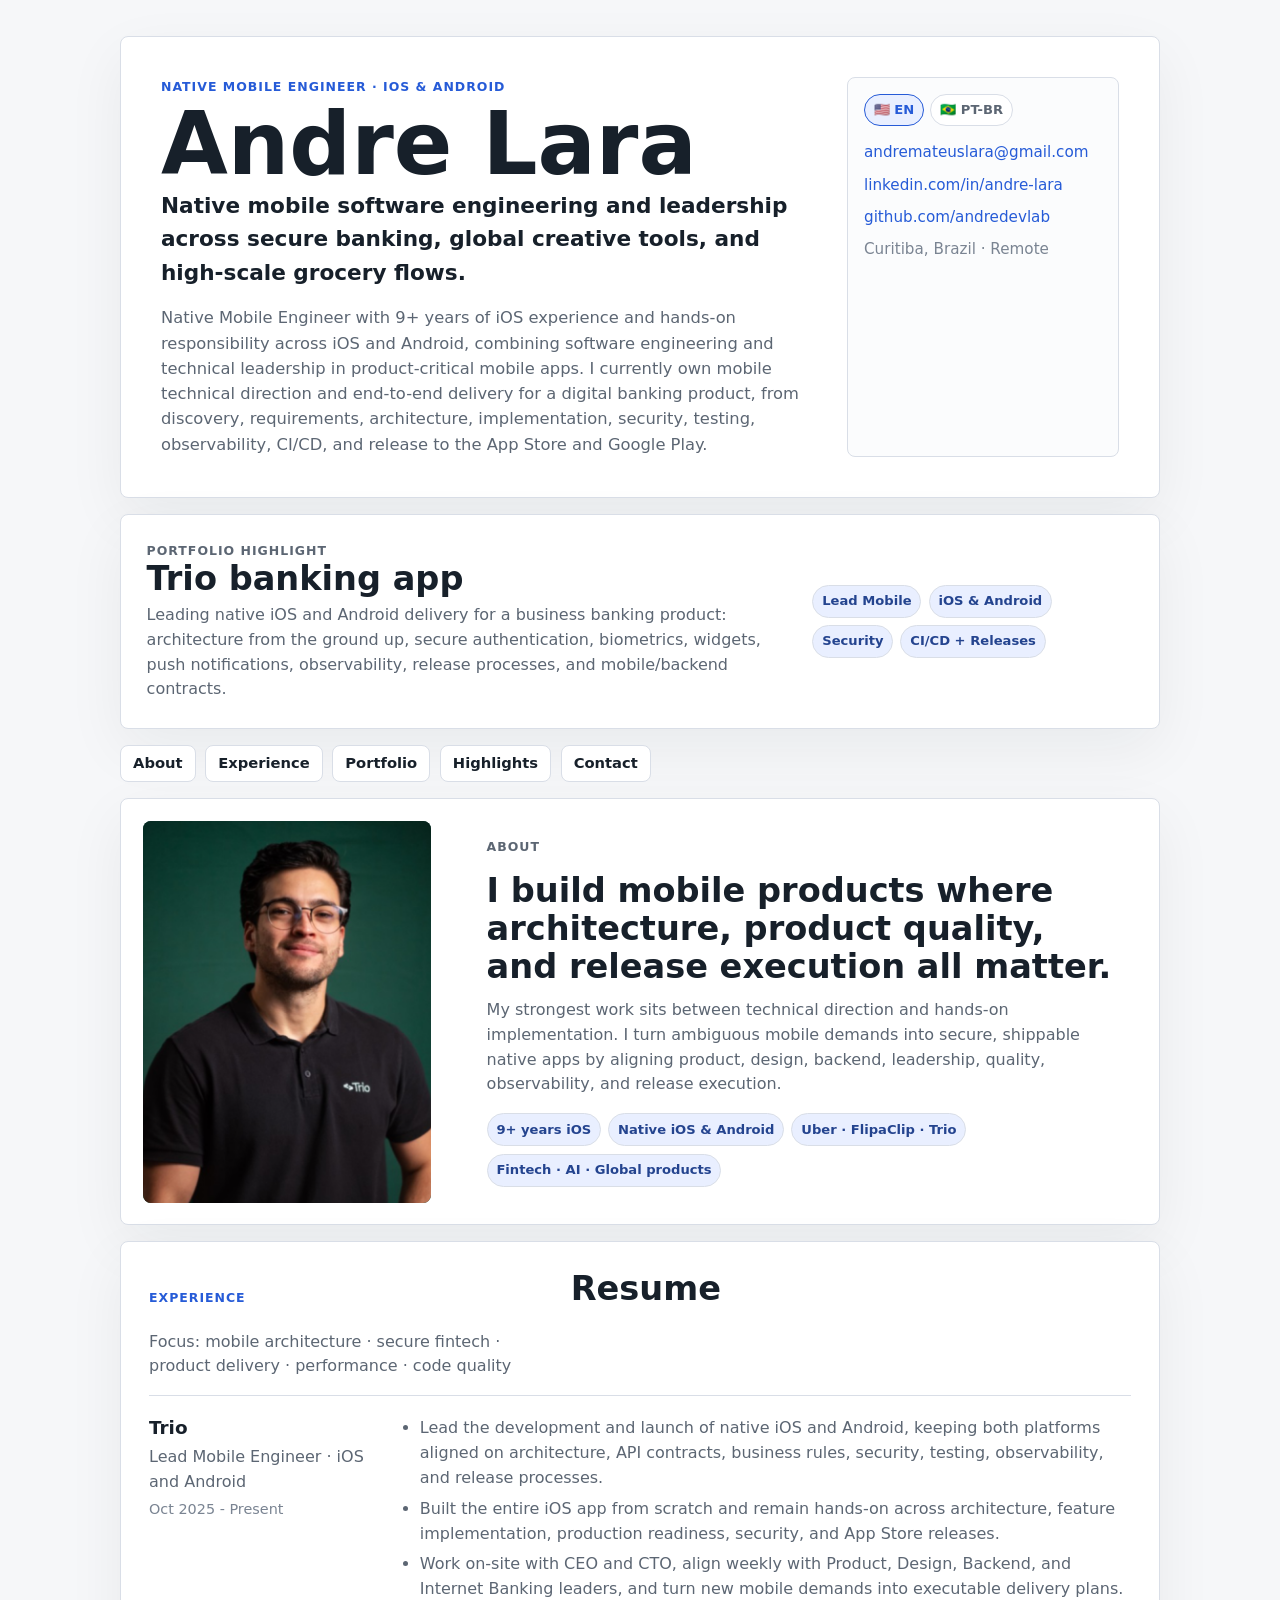
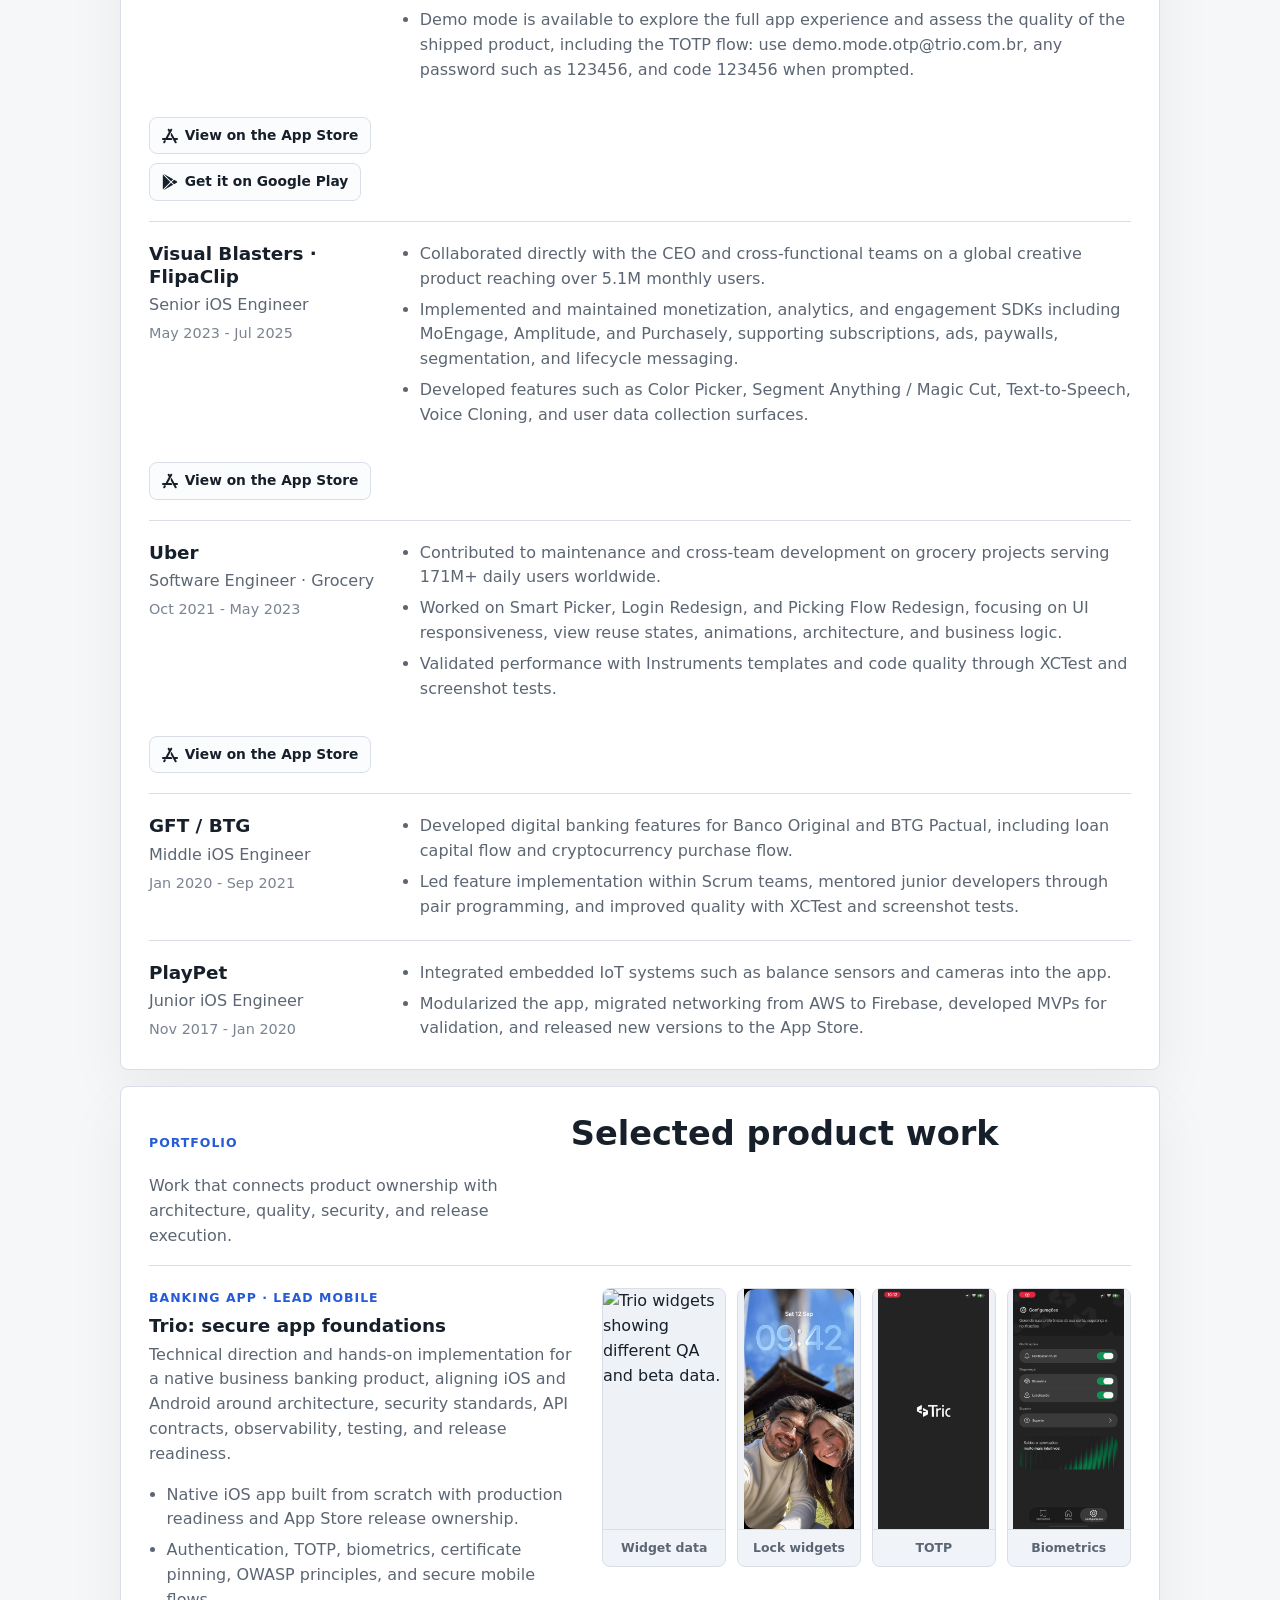
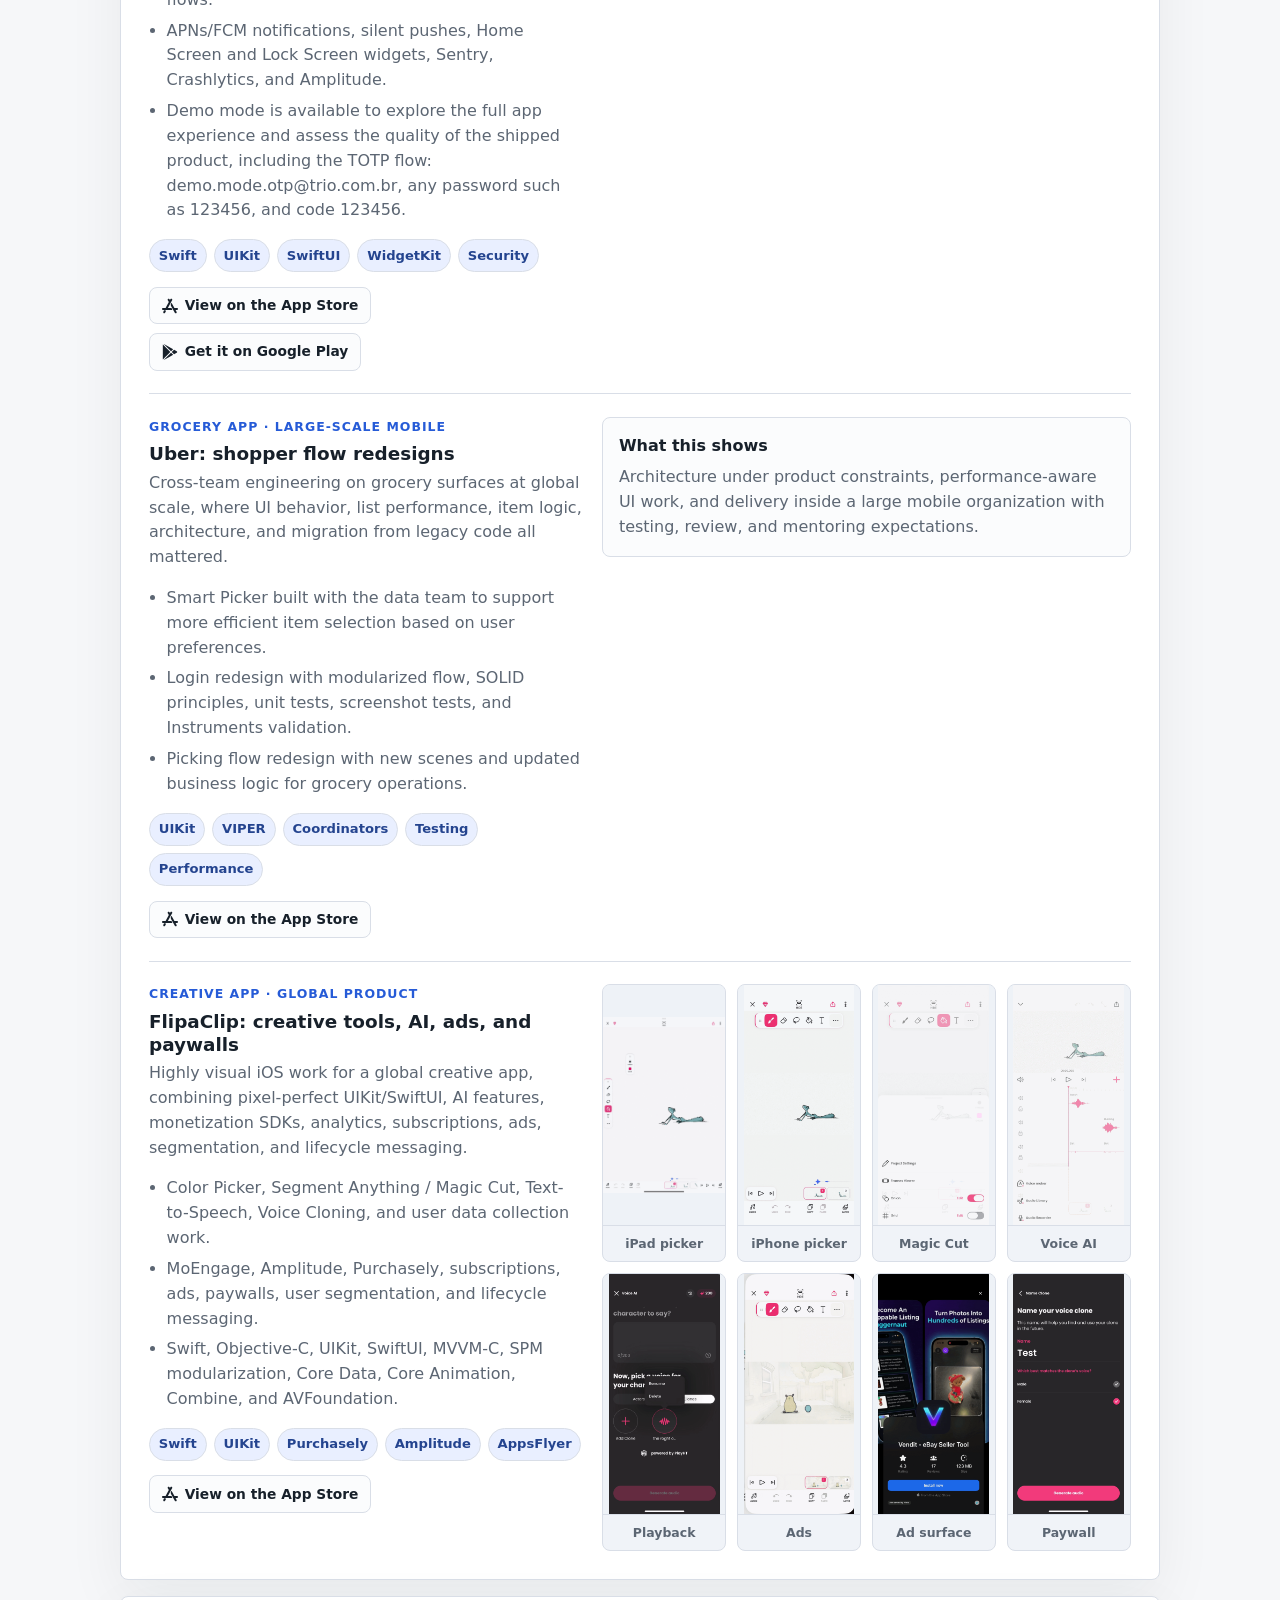
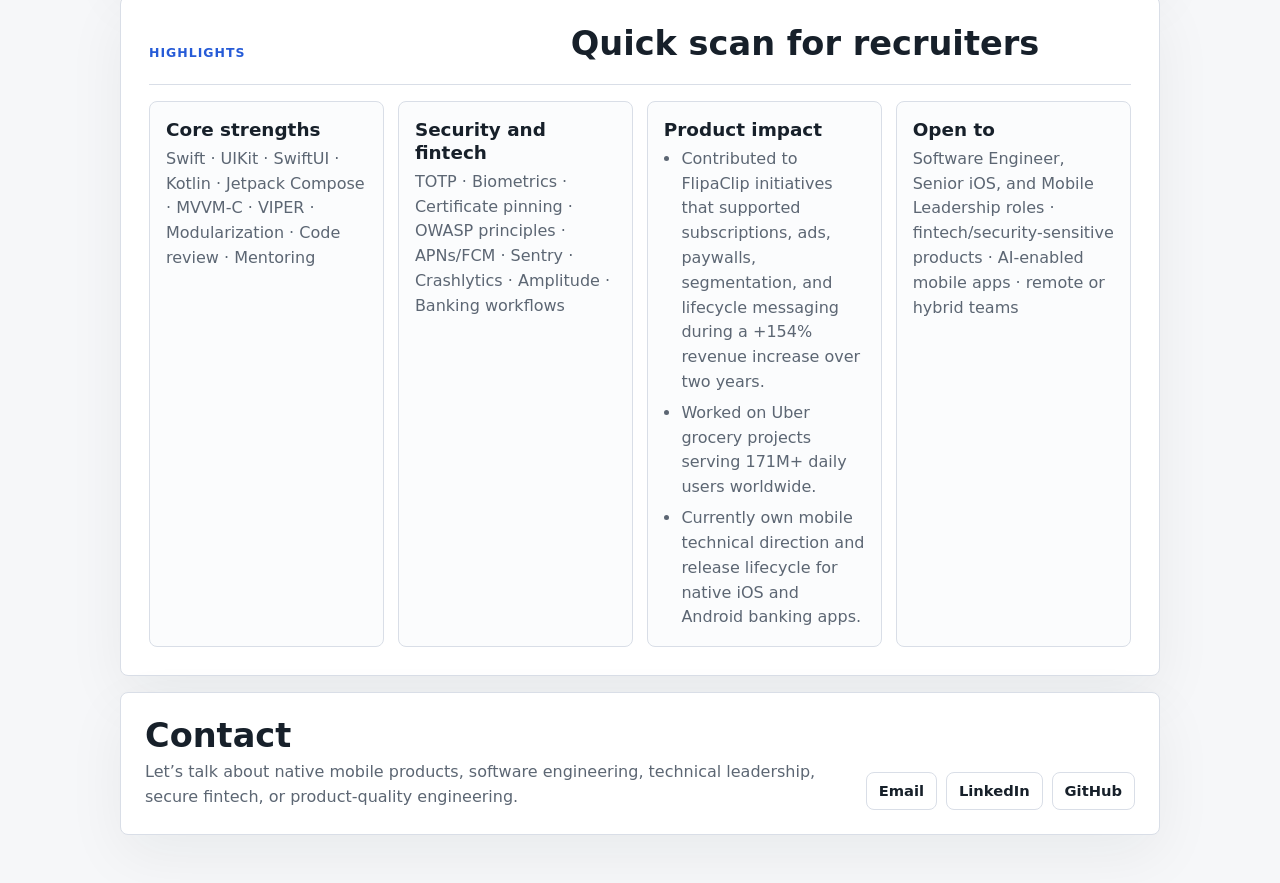
==== index.html @ 93f7deb7 "first portfolio version" ====
<!doctype html>
<html lang="en">
  <head>
    <meta charset="utf-8">
    <meta name="viewport" content="width=device-width, initial-scale=1">
    <title>Andre Lara - Native Mobile Engineer</title>
    <meta name="description" content="Native Mobile Engineer resume and portfolio for iOS and Android software engineering, technical leadership, mobile architecture, secure fintech flows, global apps, AI features, observability, and product-quality engineering.">
    <link rel="stylesheet" href="styles.css">
  </head>
  <body>
    <main class="page-shell" id="top">
      <header class="resume-header">
        <div>
          <p class="kicker">Native Mobile Engineer · iOS & Android</p>
          <h1>Andre Lara</h1>
          <p class="headline">Native mobile software engineering and leadership across secure banking, global creative tools, and high-scale grocery flows.</p>
          <p class="summary">
            Native Mobile Engineer with 9+ years of iOS experience and hands-on responsibility across
            iOS and Android, combining software engineering and technical leadership in product-critical
            mobile apps. I currently own mobile technical direction and end-to-end delivery for a digital
            banking product, from discovery, requirements, architecture, implementation, security, testing,
            observability, CI/CD, and release to the App Store and Google Play.
          </p>
        </div>
        <aside class="contact-card" aria-label="Contact information">
          <div class="language-switch" aria-label="Language selector">
            <a class="active" href="index.html" lang="en" aria-label="English version">🇺🇸 EN</a>
            <a href="pt-br.html" lang="pt-BR" aria-label="Versão em português">🇧🇷 PT-BR</a>
          </div>
          <a href="mailto:andremateuslara@gmail.com">andremateuslara@gmail.com</a>
          <a href="https://www.linkedin.com/in/andre-lara">linkedin.com/in/andre-lara</a>
          <a href="https://github.com/andredevlab">github.com/andredevlab</a>
          <span>Curitiba, Brazil · Remote</span>
        </aside>
      </header>

      <section class="portfolio-highlight" aria-labelledby="portfolio-highlight-title">
        <div>
          <p class="section-label">Portfolio highlight</p>
          <h2 id="portfolio-highlight-title">Trio banking app</h2>
          <p>
            Leading native iOS and Android delivery for a business banking product: architecture from the
            ground up, secure authentication, biometrics, widgets, push notifications, observability,
            release processes, and mobile/backend contracts.
          </p>
        </div>
        <div class="highlight-facts" aria-label="Trio highlight facts">
          <span>Lead Mobile</span>
          <span>iOS & Android</span>
          <span>Security</span>
          <span>CI/CD + Releases</span>
        </div>
      </section>

      <nav class="quick-nav" aria-label="Page sections">
        <a href="#about">About</a>
        <a href="#experience">Experience</a>
        <a href="#portfolio">Portfolio</a>
        <a href="#highlights">Highlights</a>
        <a href="#contact">Contact</a>
      </nav>

      <section class="profile-section" id="about" aria-labelledby="about-title">
        <figure class="portrait-frame">
          <img src="assets/media/andre-lara-portrait.png" alt="Portrait of Andre Lara.">
        </figure>
        <div class="profile-copy">
          <p class="section-label">About</p>
          <h2 id="about-title">I build mobile products where architecture, product quality, and release execution all matter.</h2>
          <p>
            My strongest work sits between technical direction and hands-on implementation. I turn ambiguous
            mobile demands into secure, shippable native apps by aligning product, design, backend, leadership,
            quality, observability, and release execution.
          </p>
          <div class="profile-facts" aria-label="Professional summary facts">
            <span>9+ years iOS</span>
            <span>Native iOS & Android</span>
            <span>Uber · FlipaClip · Trio</span>
            <span>Fintech · AI · Global products</span>
          </div>
        </div>
      </section>

      <section class="section" id="experience">
        <div class="section-heading">
          <p class="section-label">Experience</p>
          <h2>Resume</h2>
          <p>Focus: mobile architecture · secure fintech · product delivery · performance · code quality</p>
        </div>

        <div class="experience-list">
          <article class="experience-item">
            <div class="experience-meta">
              <h3>Trio</h3>
              <p>Lead Mobile Engineer · iOS and Android</p>
              <span>Oct 2025 - Present</span>
            </div>
            <ul>
              <li>Lead the development and launch of native iOS and Android, keeping both platforms aligned on architecture, API contracts, business rules, security, testing, observability, and release processes.</li>
              <li>Built the entire iOS app from scratch and remain hands-on across architecture, feature implementation, production readiness, security, and App Store releases.</li>
              <li>Work on-site with CEO and CTO, align weekly with Product, Design, Backend, and Internet Banking leaders, and turn new mobile demands into executable delivery plans.</li>
              <li>Demo mode is available to explore the full app experience and assess the quality of the shipped product, including the TOTP flow: use demo.mode.otp@trio.com.br, any password such as 123456, and code 123456 when prompted.</li>
            </ul>
            <div class="store-links" aria-label="Trio store links">
              <a href="https://apps.apple.com/br/app/trio-conta-para-empresas/id6755193964?l=en-GB"><span class="store-icon store-icon-appstore" aria-hidden="true"></span>View on the App Store</a>
              <a href="https://play.google.com/store/apps/details?id=br.com.trio.android"><span class="store-icon store-icon-play" aria-hidden="true"></span>Get it on Google Play</a>
            </div>
          </article>

          <article class="experience-item">
            <div class="experience-meta">
              <h3>Visual Blasters · FlipaClip</h3>
              <p>Senior iOS Engineer</p>
              <span>May 2023 - Jul 2025</span>
            </div>
            <ul>
              <li>Collaborated directly with the CEO and cross-functional teams on a global creative product reaching over 5.1M monthly users.</li>
              <li>Implemented and maintained monetization, analytics, and engagement SDKs including MoEngage, Amplitude, and Purchasely, supporting subscriptions, ads, paywalls, segmentation, and lifecycle messaging.</li>
              <li>Developed features such as Color Picker, Segment Anything / Magic Cut, Text-to-Speech, Voice Cloning, and user data collection surfaces.</li>
            </ul>
            <div class="store-links" aria-label="FlipaClip store links">
              <a href="https://apps.apple.com/br/app/flipaclip-2d-animation-maker/id1101848914?l=en-GB"><span class="store-icon store-icon-appstore" aria-hidden="true"></span>View on the App Store</a>
            </div>
          </article>

          <article class="experience-item">
            <div class="experience-meta">
              <h3>Uber</h3>
              <p>Software Engineer · Grocery</p>
              <span>Oct 2021 - May 2023</span>
            </div>
            <ul>
              <li>Contributed to maintenance and cross-team development on grocery projects serving 171M+ daily users worldwide.</li>
              <li>Worked on Smart Picker, Login Redesign, and Picking Flow Redesign, focusing on UI responsiveness, view reuse states, animations, architecture, and business logic.</li>
              <li>Validated performance with Instruments templates and code quality through XCTest and screenshot tests.</li>
            </ul>
            <div class="store-links" aria-label="Uber store links">
              <a href="https://apps.apple.com/br/app/uber-rides-eats-and-more/id368677368?l=en-GB"><span class="store-icon store-icon-appstore" aria-hidden="true"></span>View on the App Store</a>
            </div>
          </article>

          <article class="experience-item">
            <div class="experience-meta">
              <h3>GFT / BTG</h3>
              <p>Middle iOS Engineer</p>
              <span>Jan 2020 - Sep 2021</span>
            </div>
            <ul>
              <li>Developed digital banking features for Banco Original and BTG Pactual, including loan capital flow and cryptocurrency purchase flow.</li>
              <li>Led feature implementation within Scrum teams, mentored junior developers through pair programming, and improved quality with XCTest and screenshot tests.</li>
            </ul>
          </article>

          <article class="experience-item">
            <div class="experience-meta">
              <h3>PlayPet</h3>
              <p>Junior iOS Engineer</p>
              <span>Nov 2017 - Jan 2020</span>
            </div>
            <ul>
              <li>Integrated embedded IoT systems such as balance sensors and cameras into the app.</li>
              <li>Modularized the app, migrated networking from AWS to Firebase, developed MVPs for validation, and released new versions to the App Store.</li>
            </ul>
          </article>
        </div>
      </section>

      <section class="section" id="portfolio">
        <div class="section-heading">
          <p class="section-label">Portfolio</p>
          <h2>Selected product work</h2>
          <p>Work that connects product ownership with architecture, quality, security, and release execution.</p>
        </div>

        <div class="portfolio-list">
          <article class="portfolio-item">
            <div class="portfolio-copy">
              <p class="project-type">Banking app · Lead Mobile</p>
              <h3>Trio: secure app foundations</h3>
              <p>
                Technical direction and hands-on implementation for a native business banking product,
                aligning iOS and Android around architecture, security standards, API contracts,
                observability, testing, and release readiness.
              </p>
              <ul class="compact-list">
                <li>Native iOS app built from scratch with production readiness and App Store release ownership.</li>
                <li>Authentication, TOTP, biometrics, certificate pinning, OWASP principles, and secure mobile flows.</li>
                <li>APNs/FCM notifications, silent pushes, Home Screen and Lock Screen widgets, Sentry, Crashlytics, and Amplitude.</li>
                <li>Demo mode is available to explore the full app experience and assess the quality of the shipped product, including the TOTP flow: demo.mode.otp@trio.com.br, any password such as 123456, and code 123456.</li>
              </ul>
              <div class="tag-row">
                <span>Swift</span>
                <span>UIKit</span>
                <span>SwiftUI</span>
                <span>WidgetKit</span>
                <span>Security</span>
              </div>
              <div class="store-links" aria-label="Trio store links">
                <a href="https://apps.apple.com/br/app/trio-conta-para-empresas/id6755193964?l=en-GB"><span class="store-icon store-icon-appstore" aria-hidden="true"></span>View on the App Store</a>
                <a href="https://play.google.com/store/apps/details?id=br.com.trio.android"><span class="store-icon store-icon-play" aria-hidden="true"></span>Get it on Google Play</a>
              </div>
            </div>
            <div class="media-strip">
              <figure>
                <img src="assets/media/trio-widget-databases.gif" alt="Trio widgets showing different QA and beta data.">
                <figcaption>Widget data</figcaption>
              </figure>
              <figure>
                <img src="assets/media/trio-lock-widgets.gif" alt="Trio lock screen and home screen widgets for pending approvals.">
                <figcaption>Lock widgets</figcaption>
              </figure>
              <figure>
                <img src="assets/media/trio-totp-login.gif" alt="Trio email, password, and TOTP authentication flow.">
                <figcaption>TOTP</figcaption>
              </figure>
              <figure>
                <img src="assets/media/trio-biometrics.gif" alt="Trio biometric authentication with Secure Enclave.">
                <figcaption>Biometrics</figcaption>
              </figure>
            </div>
          </article>

          <article class="portfolio-item">
            <div class="portfolio-copy">
              <p class="project-type">Grocery app · Large-scale mobile</p>
              <h3>Uber: shopper flow redesigns</h3>
              <p>
                Cross-team engineering on grocery surfaces at global scale, where UI behavior, list performance,
                item logic, architecture, and migration from legacy code all mattered.
              </p>
              <ul class="compact-list">
                <li>Smart Picker built with the data team to support more efficient item selection based on user preferences.</li>
                <li>Login redesign with modularized flow, SOLID principles, unit tests, screenshot tests, and Instruments validation.</li>
                <li>Picking flow redesign with new scenes and updated business logic for grocery operations.</li>
              </ul>
              <div class="tag-row">
                <span>UIKit</span>
                <span>VIPER</span>
                <span>Coordinators</span>
                <span>Testing</span>
                <span>Performance</span>
              </div>
              <div class="store-links" aria-label="Uber store links">
                <a href="https://apps.apple.com/br/app/uber-rides-eats-and-more/id368677368?l=en-GB"><span class="store-icon store-icon-appstore" aria-hidden="true"></span>View on the App Store</a>
              </div>
            </div>
            <aside class="proof-card">
              <h4>What this shows</h4>
              <p>Architecture under product constraints, performance-aware UI work, and delivery inside a large mobile organization with testing, review, and mentoring expectations.</p>
            </aside>
          </article>

          <article class="portfolio-item">
            <div class="portfolio-copy">
              <p class="project-type">Creative app · Global product</p>
              <h3>FlipaClip: creative tools, AI, ads, and paywalls</h3>
              <p>
                Highly visual iOS work for a global creative app, combining pixel-perfect UIKit/SwiftUI,
                AI features, monetization SDKs, analytics, subscriptions, ads, segmentation, and lifecycle messaging.
              </p>
              <ul class="compact-list">
                <li>Color Picker, Segment Anything / Magic Cut, Text-to-Speech, Voice Cloning, and user data collection work.</li>
                <li>MoEngage, Amplitude, Purchasely, subscriptions, ads, paywalls, user segmentation, and lifecycle messaging.</li>
                <li>Swift, Objective-C, UIKit, SwiftUI, MVVM-C, SPM modularization, Core Data, Core Animation, Combine, and AVFoundation.</li>
              </ul>
              <div class="tag-row">
                <span>Swift</span>
                <span>UIKit</span>
                <span>Purchasely</span>
                <span>Amplitude</span>
                <span>AppsFlyer</span>
              </div>
              <div class="store-links" aria-label="FlipaClip store links">
                <a href="https://apps.apple.com/br/app/flipaclip-2d-animation-maker/id1101848914?l=en-GB"><span class="store-icon store-icon-appstore" aria-hidden="true"></span>View on the App Store</a>
              </div>
            </div>
            <div class="media-strip">
              <figure>
                <img src="assets/media/flipaclip-color-picker-ipad.gif" alt="FlipaClip color picker on iPad.">
                <figcaption>iPad picker</figcaption>
              </figure>
              <figure>
                <img src="assets/media/flipaclip-color-picker-iphone.gif" alt="FlipaClip color picker on iPhone.">
                <figcaption>iPhone picker</figcaption>
              </figure>
              <figure>
                <img src="assets/media/flipaclip-magic-cut.gif" alt="FlipaClip Magic Cut AI image segmentation.">
                <figcaption>Magic Cut</figcaption>
              </figure>
              <figure>
                <img src="assets/media/flipaclip-voice-cloning-1.gif" alt="FlipaClip voice cloning interface.">
                <figcaption>Voice AI</figcaption>
              </figure>
              <figure>
                <img src="assets/media/flipaclip-voice-cloning-2.gif" alt="FlipaClip voice cloning playback details.">
                <figcaption>Playback</figcaption>
              </figure>
              <figure>
                <img src="assets/media/flipaclip-rewarded-ads-1.gif" alt="FlipaClip rewarded ads flow.">
                <figcaption>Ads</figcaption>
              </figure>
              <figure>
                <img src="assets/media/flipaclip-rewarded-ads-2.gif" alt="FlipaClip ad integration.">
                <figcaption>Ad surface</figcaption>
              </figure>
              <figure>
                <img src="assets/media/flipaclip-paywall.gif" alt="FlipaClip Purchasely paywall.">
                <figcaption>Paywall</figcaption>
              </figure>
            </div>
          </article>
        </div>
      </section>

      <section class="section" id="highlights">
        <div class="section-heading">
          <p class="section-label">Highlights</p>
          <h2>Quick scan for recruiters</h2>
        </div>

        <div class="highlights-grid">
          <article>
            <h3>Core strengths</h3>
            <p>Swift · UIKit · SwiftUI · Kotlin · Jetpack Compose · MVVM-C · VIPER · Modularization · Code review · Mentoring</p>
          </article>
          <article>
            <h3>Security and fintech</h3>
            <p>TOTP · Biometrics · Certificate pinning · OWASP principles · APNs/FCM · Sentry · Crashlytics · Amplitude · Banking workflows</p>
          </article>
          <article>
            <h3>Product impact</h3>
            <ul>
              <li>Contributed to FlipaClip initiatives that supported subscriptions, ads, paywalls, segmentation, and lifecycle messaging during a +154% revenue increase over two years.</li>
              <li>Worked on Uber grocery projects serving 171M+ daily users worldwide.</li>
              <li>Currently own mobile technical direction and release lifecycle for native iOS and Android banking apps.</li>
            </ul>
          </article>
          <article>
            <h3>Open to</h3>
            <p>Software Engineer, Senior iOS, and Mobile Leadership roles · fintech/security-sensitive products · AI-enabled mobile apps · remote or hybrid teams</p>
          </article>
        </div>
      </section>

      <footer class="footer" id="contact">
        <div>
          <h2>Contact</h2>
          <p>Let’s talk about native mobile products, software engineering, technical leadership, secure fintech, or product-quality engineering.</p>
        </div>
        <div class="footer-links">
          <a href="mailto:andremateuslara@gmail.com">Email</a>
          <a href="https://www.linkedin.com/in/andre-lara">LinkedIn</a>
          <a href="https://github.com/andredevlab">GitHub</a>
        </div>
      </footer>
    </main>
  </body>
</html>
---- styles.css ----
:root {
  color-scheme: light;
  --bg: #f6f7f9;
  --paper: #ffffff;
  --paper-soft: #fbfcfd;
  --ink: #17202a;
  --muted: #5c6673;
  --subtle: #7a8492;
  --line: #d9dee7;
  --accent: #265bd7;
  --accent-soft: #e9efff;
  --max: 1040px;
}

* {
  box-sizing: border-box;
}

html {
  scroll-behavior: smooth;
}

body {
  margin: 0;
  background: var(--bg);
  color: var(--ink);
  font-family: Inter, ui-sans-serif, system-ui, -apple-system, BlinkMacSystemFont, "Segoe UI", sans-serif;
  font-size: 16px;
  line-height: 1.55;
}

a {
  color: var(--accent);
  text-decoration: none;
}

a:hover {
  text-decoration: underline;
}

img {
  display: block;
  max-width: 100%;
}

.page-shell {
  width: min(var(--max), calc(100% - 2rem));
  margin: 0 auto;
  padding: 2.25rem 0 3rem;
}

.resume-header,
.portfolio-highlight,
.profile-section,
.section,
.footer {
  border: 1px solid var(--line);
  border-radius: 8px;
  background: var(--paper);
  box-shadow: 0 20px 60px rgba(23, 32, 42, 0.06);
}

.resume-header {
  display: grid;
  grid-template-columns: minmax(0, 1fr) minmax(17rem, 0.35fr);
  gap: 2rem;
  padding: clamp(1.5rem, 4vw, 2.5rem);
}

.kicker,
.section-label,
.project-type {
  margin: 0 0 0.4rem;
  color: var(--accent);
  font-size: 0.78rem;
  font-weight: 800;
  letter-spacing: 0.08em;
  text-transform: uppercase;
}

h1,
h2,
h3,
h4,
p {
  margin-top: 0;
}

h1 {
  margin-bottom: 0.25rem;
  color: var(--ink);
  font-size: clamp(2.7rem, 8vw, 5.4rem);
  line-height: 0.95;
  letter-spacing: 0;
}

h2 {
  margin-bottom: 0.35rem;
  font-size: clamp(1.55rem, 3vw, 2.1rem);
  line-height: 1.12;
  letter-spacing: 0;
}

h3 {
  margin-bottom: 0.35rem;
  font-size: 1.15rem;
  line-height: 1.25;
}

h4 {
  margin-bottom: 0.45rem;
  font-size: 1rem;
}

.headline {
  margin-bottom: 1rem;
  color: var(--ink);
  font-size: clamp(1.1rem, 2vw, 1.35rem);
  font-weight: 700;
}

.summary {
  max-width: 54rem;
  margin-bottom: 0;
  color: var(--muted);
  font-size: 1.02rem;
}

.contact-card {
  display: grid;
  align-content: start;
  gap: 0.55rem;
  padding: 1rem;
  border: 1px solid var(--line);
  border-radius: 8px;
  background: var(--paper-soft);
  color: var(--muted);
  font-size: 0.95rem;
}

.contact-card span {
  color: var(--subtle);
}

.language-switch {
  display: flex;
  flex-wrap: wrap;
  gap: 0.4rem;
  margin-bottom: 0.4rem;
}

.language-switch a {
  display: inline-flex;
  align-items: center;
  min-height: 2rem;
  padding: 0 0.55rem;
  border: 1px solid var(--line);
  border-radius: 999px;
  background: var(--paper);
  color: var(--muted);
  font-size: 0.82rem;
  font-weight: 800;
}

.language-switch a:hover,
.language-switch a.active {
  border-color: var(--accent);
  background: var(--accent-soft);
  color: var(--accent);
  text-decoration: none;
}

.quick-nav {
  display: flex;
  flex-wrap: wrap;
  gap: 0.6rem;
  margin: 1rem 0;
}

.quick-nav a,
.footer-links a,
.store-links a {
  display: inline-flex;
  min-height: 2.35rem;
  align-items: center;
  padding: 0 0.75rem;
  border: 1px solid var(--line);
  border-radius: 8px;
  background: var(--paper);
  color: var(--ink);
  font-size: 0.92rem;
  font-weight: 700;
}

.quick-nav a:hover,
.footer-links a:hover,
.store-links a:hover {
  border-color: var(--accent);
  color: var(--accent);
  text-decoration: none;
}

.portfolio-highlight {
  display: grid;
  grid-template-columns: minmax(0, 1fr) minmax(16rem, 0.5fr);
  gap: 1.5rem;
  align-items: center;
  margin-top: 1rem;
  padding: clamp(1.2rem, 3vw, 1.6rem);
}

.portfolio-highlight p {
  margin-bottom: 0;
  color: var(--muted);
}

.highlight-facts,
.tag-row {
  display: flex;
  flex-wrap: wrap;
  gap: 0.45rem;
}

.highlight-facts span,
.tag-row span,
.profile-facts span {
  padding: 0.34rem 0.55rem;
  border: 1px solid var(--line);
  border-radius: 999px;
  background: var(--accent-soft);
  color: #24448f;
  font-size: 0.82rem;
  font-weight: 750;
}

.profile-section {
  display: grid;
  grid-template-columns: minmax(18rem, 0.42fr) minmax(0, 1fr);
  gap: clamp(1.25rem, 4vw, 2.5rem);
  align-items: stretch;
  margin-top: 1rem;
  padding: clamp(1rem, 3vw, 1.35rem);
}

.portrait-frame {
  min-height: 21rem;
  margin: 0;
  overflow: hidden;
  border-radius: 8px;
  background: #073f32;
}

.portrait-frame img {
  width: 100%;
  height: 100%;
  object-fit: cover;
  object-position: center 28%;
}

.profile-copy {
  display: grid;
  align-content: center;
  padding: clamp(0.3rem, 2vw, 1rem);
}

.profile-copy h2 {
  max-width: 42rem;
  margin-bottom: 0.8rem;
}

.profile-copy p {
  max-width: 45rem;
  margin-bottom: 1rem;
  color: var(--muted);
}

.profile-facts {
  display: flex;
  flex-wrap: wrap;
  gap: 0.45rem;
}

.section {
  margin-top: 1rem;
  padding: clamp(1.25rem, 3vw, 1.75rem);
}

.section-heading {
  display: grid;
  grid-template-columns: minmax(0, 0.42fr) minmax(0, 0.58fr);
  gap: 1rem;
  align-items: end;
  padding-bottom: 1rem;
  border-bottom: 1px solid var(--line);
}

.section-heading p:last-child {
  margin-bottom: 0;
  color: var(--muted);
}

.experience-list,
.portfolio-list {
  display: grid;
}

.experience-item {
  display: grid;
  grid-template-columns: minmax(12rem, 0.32fr) minmax(0, 1fr);
  gap: 1.25rem;
  padding: 1.25rem 0;
  border-bottom: 1px solid var(--line);
}

.experience-item:last-child,
.portfolio-item:last-child {
  border-bottom: 0;
  padding-bottom: 0;
}

.experience-meta p,
.experience-meta span {
  display: block;
  margin: 0;
  color: var(--muted);
}

.experience-meta span {
  margin-top: 0.25rem;
  color: var(--subtle);
  font-size: 0.9rem;
}

ul {
  margin: 0;
  padding-left: 1.1rem;
}

li + li {
  margin-top: 0.38rem;
}

.experience-item li,
.compact-list li,
.highlights-grid li {
  color: var(--muted);
}

.portfolio-item {
  display: grid;
  grid-template-columns: minmax(0, 0.45fr) minmax(0, 0.55fr);
  gap: 1.25rem;
  padding: 1.4rem 0;
  border-bottom: 1px solid var(--line);
}

.portfolio-copy p:not(.project-type) {
  color: var(--muted);
}

.compact-list {
  margin: 0.9rem 0 1rem;
}

.store-links {
  display: flex;
  flex-wrap: wrap;
  gap: 0.55rem;
  margin-top: 0.9rem;
}

.store-links a {
  gap: 0.42rem;
  background: var(--paper-soft);
  font-size: 0.86rem;
}

.store-icon {
  position: relative;
  display: inline-block;
  flex: 0 0 auto;
  width: 1rem;
  height: 1rem;
  color: currentColor;
}

.store-icon-appstore::before {
  content: "";
  position: absolute;
  inset: 0;
  background: currentColor;
  -webkit-mask-image: url("data:image/svg+xml,%3Csvg xmlns='http://www.w3.org/2000/svg' viewBox='0 0 24 24' width='24' height='24'%3E%3Cpath fill='black' d='m8.809 14.92l6.11-11.037c.084-.152.168-.302.244-.459c.069-.142.127-.285.165-.44c.08-.326.058-.666-.066-.977a1.5 1.5 0 0 0-.62-.735a1.42 1.42 0 0 0-.922-.193c-.32.043-.613.194-.844.43c-.11.11-.2.235-.283.368c-.092.146-.175.298-.259.45l-.386.697l-.387-.698c-.084-.151-.167-.303-.259-.449a2.2 2.2 0 0 0-.283-.369a1.45 1.45 0 0 0-.844-.429a1.42 1.42 0 0 0-.921.193a1.5 1.5 0 0 0-.62.735a1.6 1.6 0 0 0-.066.977c.038.155.096.298.164.44c.076.157.16.307.244.459l1.248 2.254l-4.862 8.782H2.03c-.168 0-.336 0-.503.01c-.152.009-.3.028-.448.071c-.31.09-.582.28-.778.548A1.58 1.58 0 0 0 .3 17.404c.197.268.468.457.779.548c.148.043.296.062.448.071c.167.01.335.01.503.01h13.097a2 2 0 0 0 .1-.27c.415-1.416-.616-2.844-2.035-2.844zm-5.696 3.622l-.792 1.5c-.082.156-.165.31-.239.471a2.4 2.4 0 0 0-.16.452a1.7 1.7 0 0 0 .064 1.003c.121.318.334.583.607.755s.589.242.901.197c.314-.044.6-.198.826-.44c.108-.115.196-.242.278-.378c.09-.15.171-.306.253-.462L6 19.464c-.09-.15-.947-1.47-2.887-.922m20.586-3.006a1.47 1.47 0 0 0-.779-.54a2 2 0 0 0-.448-.071c-.168-.01-.335-.01-.503-.01h-3.321L14.258 7.1a4.06 4.06 0 0 0-1.076 2.198a4.64 4.64 0 0 0 .546 3l5.274 9.393c.084.15.167.3.259.444c.084.13.174.253.283.364c.231.232.524.38.845.423s.643-.024.922-.19a1.5 1.5 0 0 0 .621-.726c.125-.307.146-.642.066-.964a2.2 2.2 0 0 0-.165-.434c-.075-.155-.16-.303-.244-.453l-1.216-2.166h1.596c.168 0 .335 0 .503-.009c.152-.009.3-.028.448-.07a1.47 1.47 0 0 0 .78-.541a1.54 1.54 0 0 0 .3-.916a1.54 1.54 0 0 0-.3-.916'/%3E%3C/svg%3E");
  mask-image: url("data:image/svg+xml,%3Csvg xmlns='http://www.w3.org/2000/svg' viewBox='0 0 24 24' width='24' height='24'%3E%3Cpath fill='black' d='m8.809 14.92l6.11-11.037c.084-.152.168-.302.244-.459c.069-.142.127-.285.165-.44c.08-.326.058-.666-.066-.977a1.5 1.5 0 0 0-.62-.735a1.42 1.42 0 0 0-.922-.193c-.32.043-.613.194-.844.43c-.11.11-.2.235-.283.368c-.092.146-.175.298-.259.45l-.386.697l-.387-.698c-.084-.151-.167-.303-.259-.449a2.2 2.2 0 0 0-.283-.369a1.45 1.45 0 0 0-.844-.429a1.42 1.42 0 0 0-.921.193a1.5 1.5 0 0 0-.62.735a1.6 1.6 0 0 0-.066.977c.038.155.096.298.164.44c.076.157.16.307.244.459l1.248 2.254l-4.862 8.782H2.03c-.168 0-.336 0-.503.01c-.152.009-.3.028-.448.071c-.31.09-.582.28-.778.548A1.58 1.58 0 0 0 .3 17.404c.197.268.468.457.779.548c.148.043.296.062.448.071c.167.01.335.01.503.01h13.097a2 2 0 0 0 .1-.27c.415-1.416-.616-2.844-2.035-2.844zm-5.696 3.622l-.792 1.5c-.082.156-.165.31-.239.471a2.4 2.4 0 0 0-.16.452a1.7 1.7 0 0 0 .064 1.003c.121.318.334.583.607.755s.589.242.901.197c.314-.044.6-.198.826-.44c.108-.115.196-.242.278-.378c.09-.15.171-.306.253-.462L6 19.464c-.09-.15-.947-1.47-2.887-.922m20.586-3.006a1.47 1.47 0 0 0-.779-.54a2 2 0 0 0-.448-.071c-.168-.01-.335-.01-.503-.01h-3.321L14.258 7.1a4.06 4.06 0 0 0-1.076 2.198a4.64 4.64 0 0 0 .546 3l5.274 9.393c.084.15.167.3.259.444c.084.13.174.253.283.364c.231.232.524.38.845.423s.643-.024.922-.19a1.5 1.5 0 0 0 .621-.726c.125-.307.146-.642.066-.964a2.2 2.2 0 0 0-.165-.434c-.075-.155-.16-.303-.244-.453l-1.216-2.166h1.596c.168 0 .335 0 .503-.009c.152-.009.3-.028.448-.07a1.47 1.47 0 0 0 .78-.541a1.54 1.54 0 0 0 .3-.916a1.54 1.54 0 0 0-.3-.916'/%3E%3C/svg%3E");
  -webkit-mask-repeat: no-repeat;
  mask-repeat: no-repeat;
  -webkit-mask-size: 100% 100%;
  mask-size: 100% 100%;
}

.store-icon-play {
  width: 1rem;
  background: currentColor;
  -webkit-mask-image: url("data:image/svg+xml,%3Csvg fill='black' role='img' viewBox='0 0 24 24' xmlns='http://www.w3.org/2000/svg'%3E%3Cpath d='M22.018 13.298l-3.919 2.218-3.515-3.493 3.543-3.521 3.891 2.202a1.49 1.49 0 0 1 0 2.594zM1.337.924a1.486 1.486 0 0 0-.112.568v21.017c0 .217.045.419.124.6l11.155-11.087L1.337.924zm12.207 10.065l3.258-3.238L3.45.195a1.466 1.466 0 0 0-.946-.179l11.04 10.973zm0 2.067l-11 10.933c.298.036.612-.016.906-.183l13.324-7.54-3.23-3.21z'/%3E%3C/svg%3E");
  mask-image: url("data:image/svg+xml,%3Csvg fill='black' role='img' viewBox='0 0 24 24' xmlns='http://www.w3.org/2000/svg'%3E%3Cpath d='M22.018 13.298l-3.919 2.218-3.515-3.493 3.543-3.521 3.891 2.202a1.49 1.49 0 0 1 0 2.594zM1.337.924a1.486 1.486 0 0 0-.112.568v21.017c0 .217.045.419.124.6l11.155-11.087L1.337.924zm12.207 10.065l3.258-3.238L3.45.195a1.466 1.466 0 0 0-.946-.179l11.04 10.973zm0 2.067l-11 10.933c.298.036.612-.016.906-.183l13.324-7.54-3.23-3.21z'/%3E%3C/svg%3E");
  -webkit-mask-repeat: no-repeat;
  mask-repeat: no-repeat;
  -webkit-mask-size: 100% 100%;
  mask-size: 100% 100%;
}

.media-strip {
  display: grid;
  grid-template-columns: repeat(4, minmax(0, 1fr));
  gap: 0.65rem;
  align-items: start;
}

.media-strip figure {
  overflow: hidden;
  margin: 0;
  border: 1px solid var(--line);
  border-radius: 8px;
  background: #f0f3f8;
}

.media-strip img {
  width: 100%;
  height: 15rem;
  object-fit: contain;
  background: #eef2f7;
}

.media-strip figcaption {
  padding: 0.5rem;
  border-top: 1px solid var(--line);
  color: var(--muted);
  font-size: 0.78rem;
  font-weight: 650;
  text-align: center;
}

.proof-card {
  align-self: start;
  padding: 1rem;
  border: 1px solid var(--line);
  border-radius: 8px;
  background: var(--paper-soft);
}

.proof-card p {
  margin-bottom: 0;
  color: var(--muted);
}

.highlights-grid {
  display: grid;
  grid-template-columns: repeat(4, minmax(0, 1fr));
  gap: 0.85rem;
  margin-top: 1rem;
}

.highlights-grid article {
  padding: 1rem;
  border: 1px solid var(--line);
  border-radius: 8px;
  background: var(--paper-soft);
}

.highlights-grid p {
  margin-bottom: 0;
  color: var(--muted);
}

.footer {
  display: grid;
  grid-template-columns: minmax(0, 1fr) auto;
  gap: 1rem;
  align-items: end;
  margin-top: 1rem;
  padding: 1.5rem;
}

.footer p {
  margin-bottom: 0;
  color: var(--muted);
}

.footer-links {
  display: flex;
  flex-wrap: wrap;
  gap: 0.55rem;
  justify-content: flex-end;
}

@media (max-width: 920px) {
  .resume-header,
  .portfolio-highlight,
  .profile-section,
  .section-heading,
  .experience-item,
  .portfolio-item,
  .footer {
    grid-template-columns: 1fr;
  }

  .portrait-frame {
    min-height: 24rem;
  }

  .media-strip,
  .highlights-grid {
    grid-template-columns: repeat(2, minmax(0, 1fr));
  }

  .footer-links {
    justify-content: flex-start;
  }
}

@media (max-width: 560px) {
  .page-shell {
    width: min(100% - 1rem, var(--max));
    padding-top: 0.5rem;
  }

  .resume-header,
  .portfolio-highlight,
  .profile-section,
  .section,
  .footer {
    padding: 1rem;
  }

  .portrait-frame {
    min-height: 19rem;
  }

  h1 {
    font-size: clamp(2.4rem, 16vw, 3.6rem);
  }

  .quick-nav {
    display: grid;
    grid-template-columns: repeat(2, minmax(0, 1fr));
  }

  .quick-nav a,
  .footer-links a {
    justify-content: center;
  }

  .media-strip,
  .highlights-grid {
    grid-template-columns: 1fr;
  }

  .media-strip img {
    height: 20rem;
  }
}

@media print {
  body {
    background: #fff;
  }

  .page-shell {
    width: 100%;
    padding: 0;
  }

  .resume-header,
  .portfolio-highlight,
  .profile-section,
  .section,
  .footer,
  .quick-nav a,
  .footer-links a {
    box-shadow: none;
  }

  .quick-nav,
  .media-strip {
    display: none;
  }
}
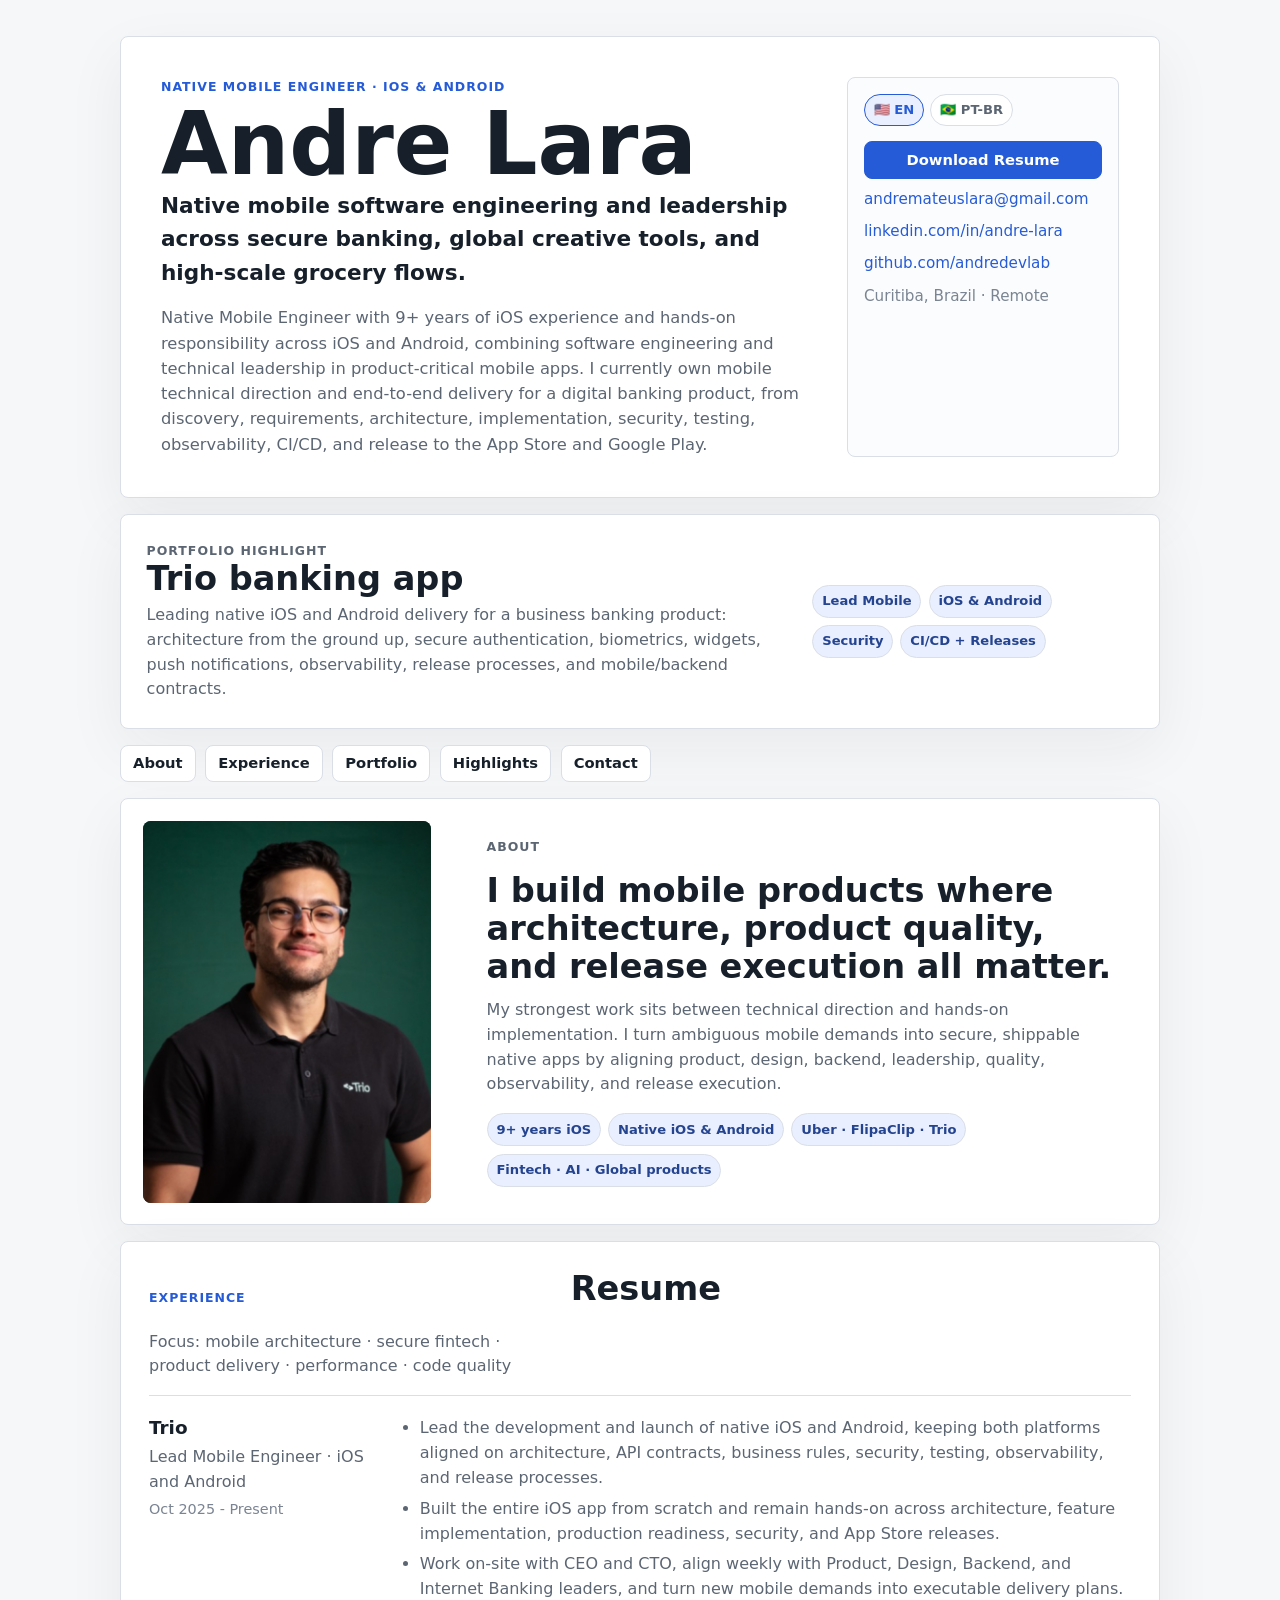
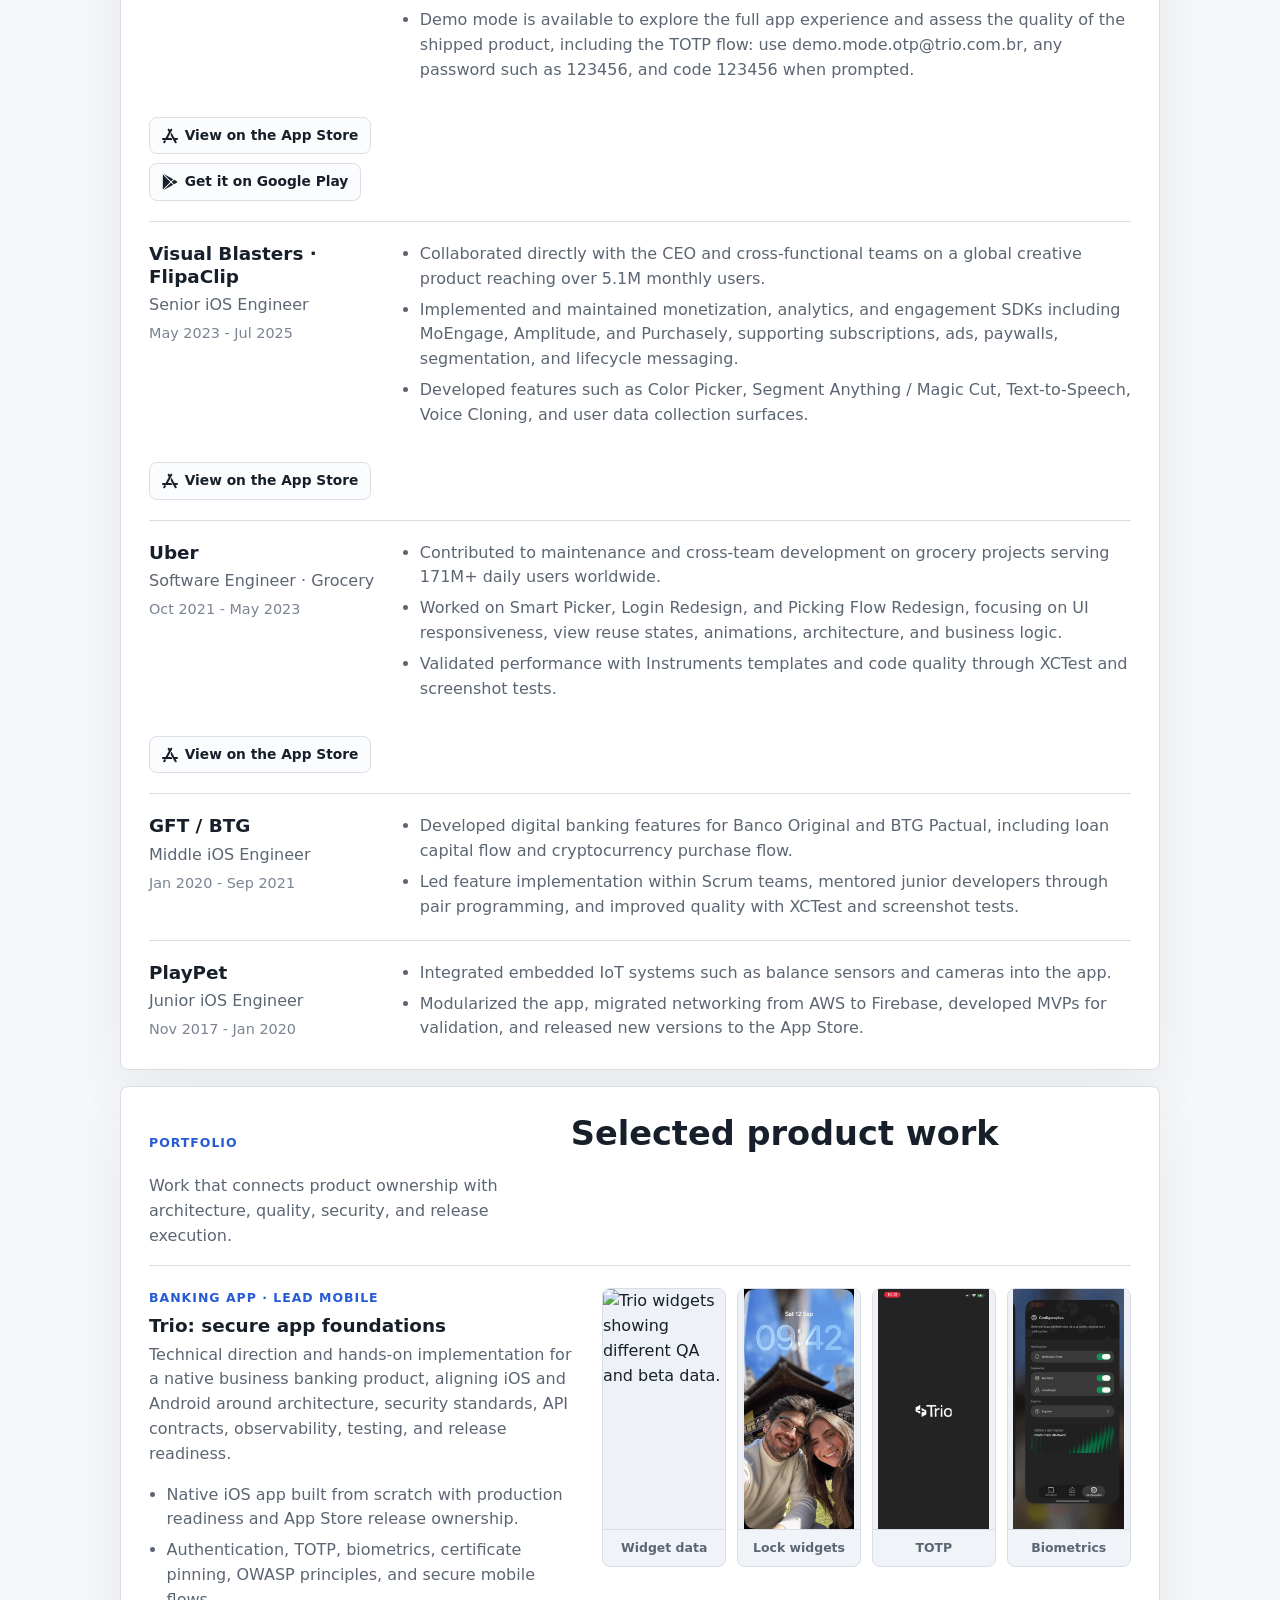
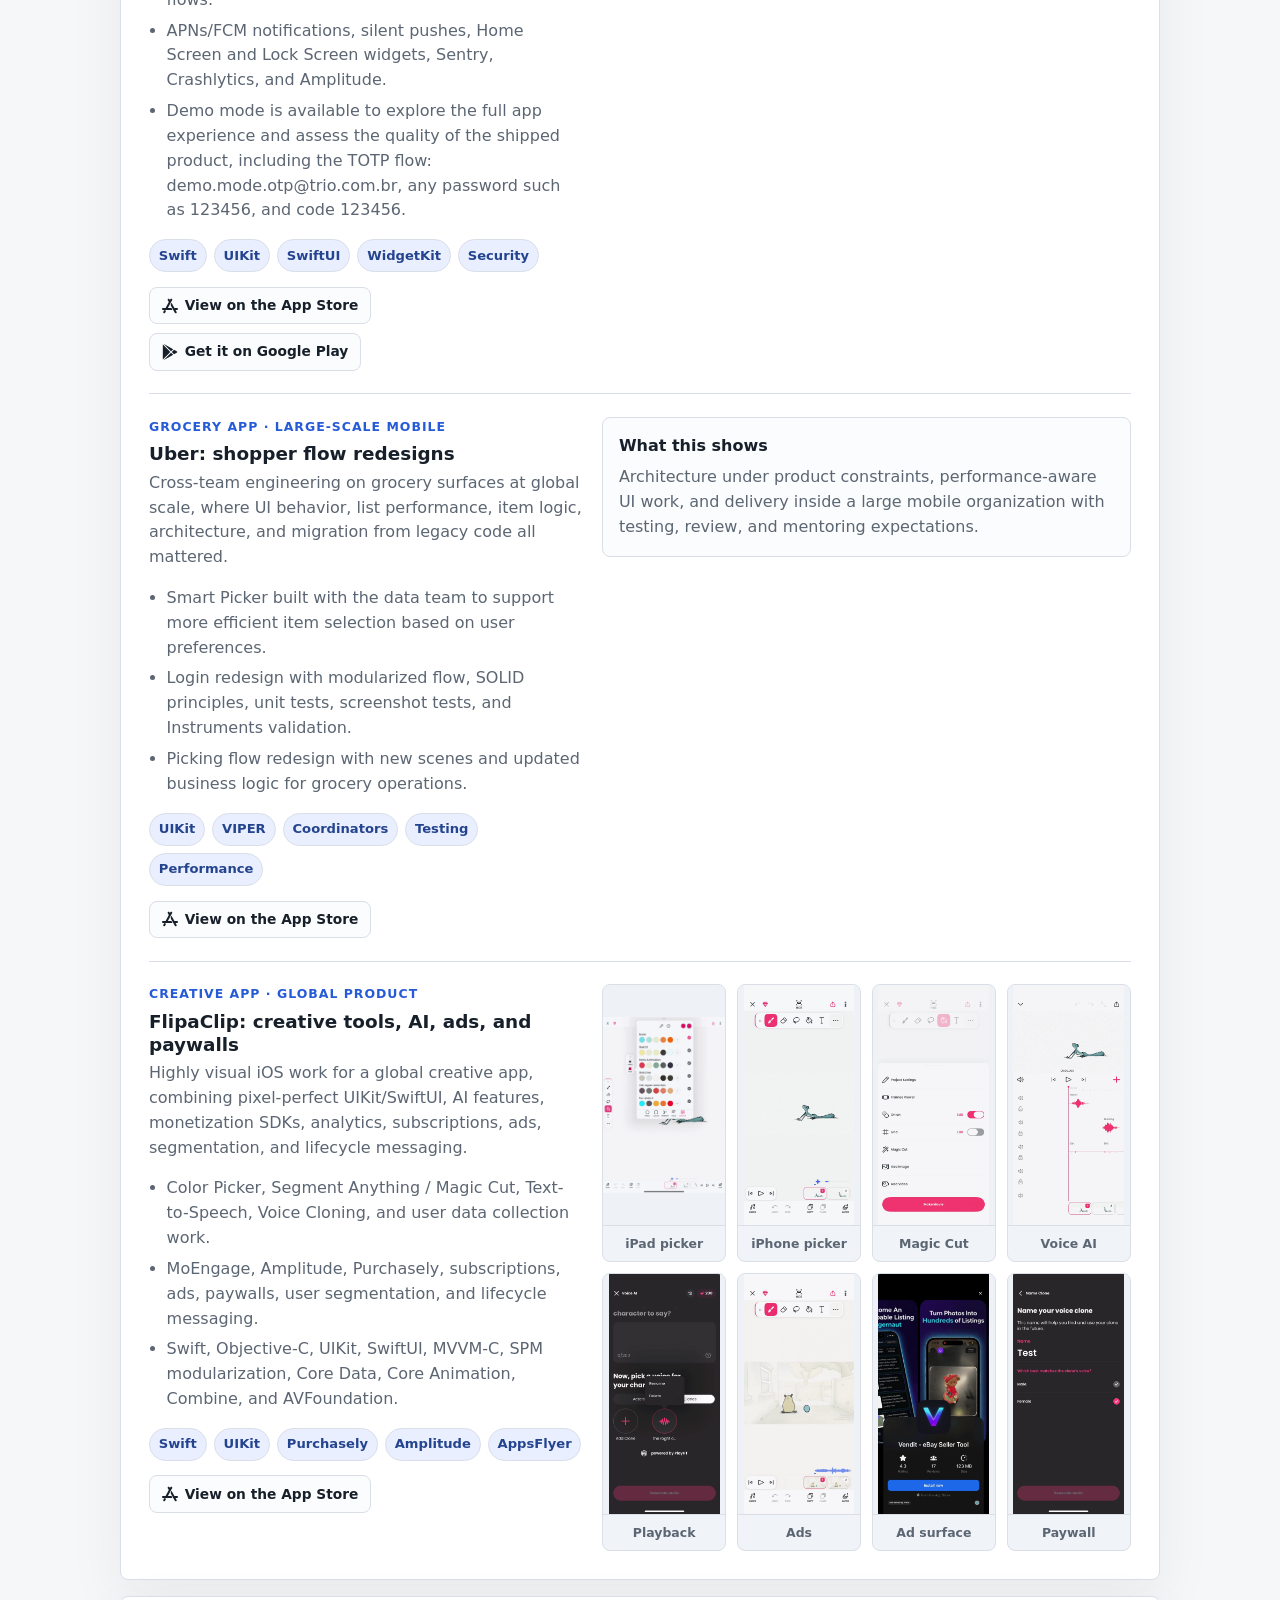
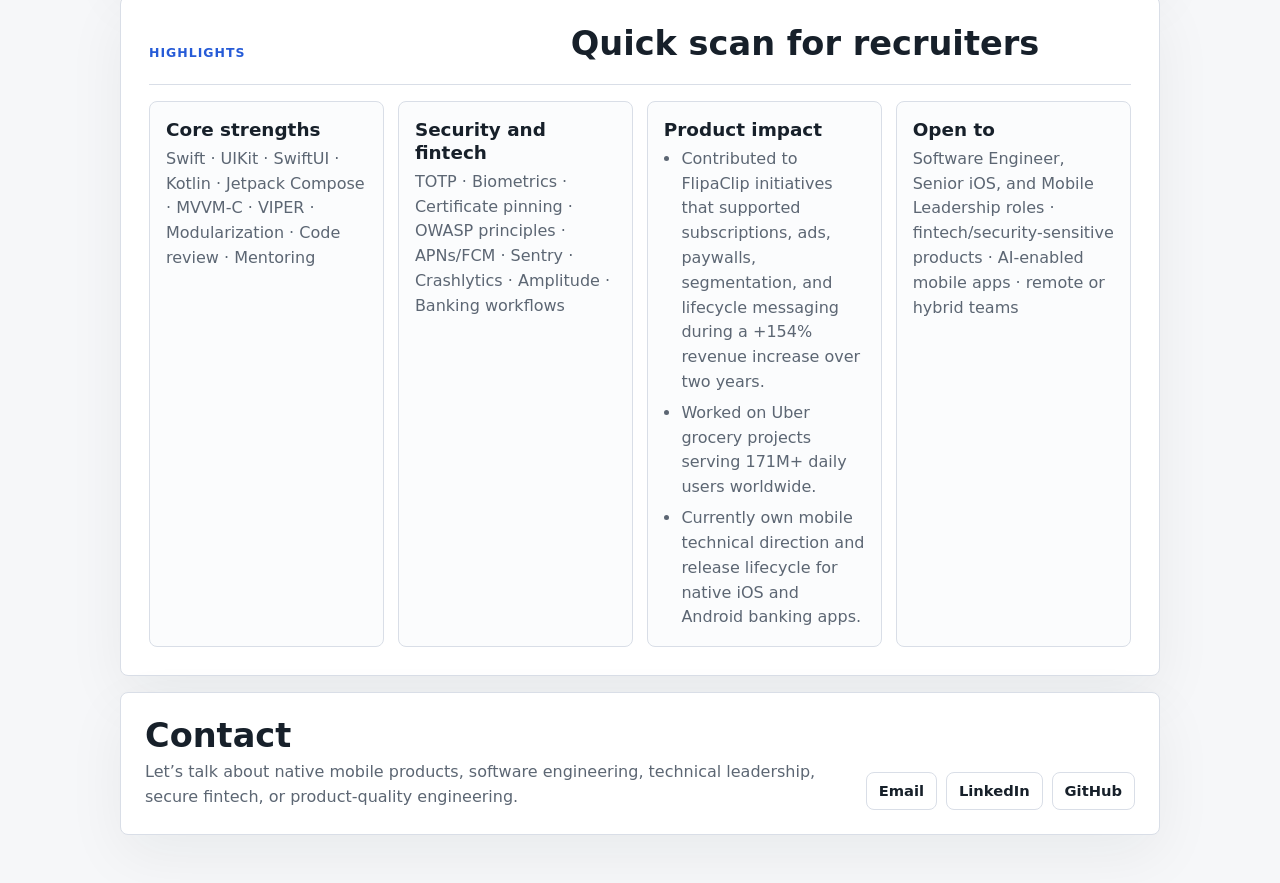
==== commit f5a1d702: "add download resume buttons for both portuguese and english languages" ====
--- a/index.html
+++ b/index.html
@@ -27,6 +27,7 @@
             <a class="active" href="index.html" lang="en" aria-label="English version">🇺🇸 EN</a>
             <a href="pt-br.html" lang="pt-BR" aria-label="Versão em português">🇧🇷 PT-BR</a>
           </div>
+          <a class="resume-download" href="assets/docs/andre-lara-mobile-engineer-cv.pdf" download>Download Resume</a>
           <a href="mailto:andremateuslara@gmail.com">andremateuslara@gmail.com</a>
           <a href="https://www.linkedin.com/in/andre-lara">linkedin.com/in/andre-lara</a>
           <a href="https://github.com/andredevlab">github.com/andredevlab</a>
--- a/styles.css
+++ b/styles.css
@@ -170,6 +170,26 @@
   text-decoration: none;
 }
 
+.resume-download {
+  display: inline-flex;
+  min-height: 2.35rem;
+  align-items: center;
+  justify-content: center;
+  padding: 0 0.75rem;
+  border: 1px solid var(--accent);
+  border-radius: 8px;
+  background: var(--accent);
+  color: #fff;
+  font-size: 0.92rem;
+  font-weight: 800;
+}
+
+.resume-download:hover {
+  background: #1f4fbd;
+  color: #fff;
+  text-decoration: none;
+}
+
 .quick-nav {
   display: flex;
   flex-wrap: wrap;
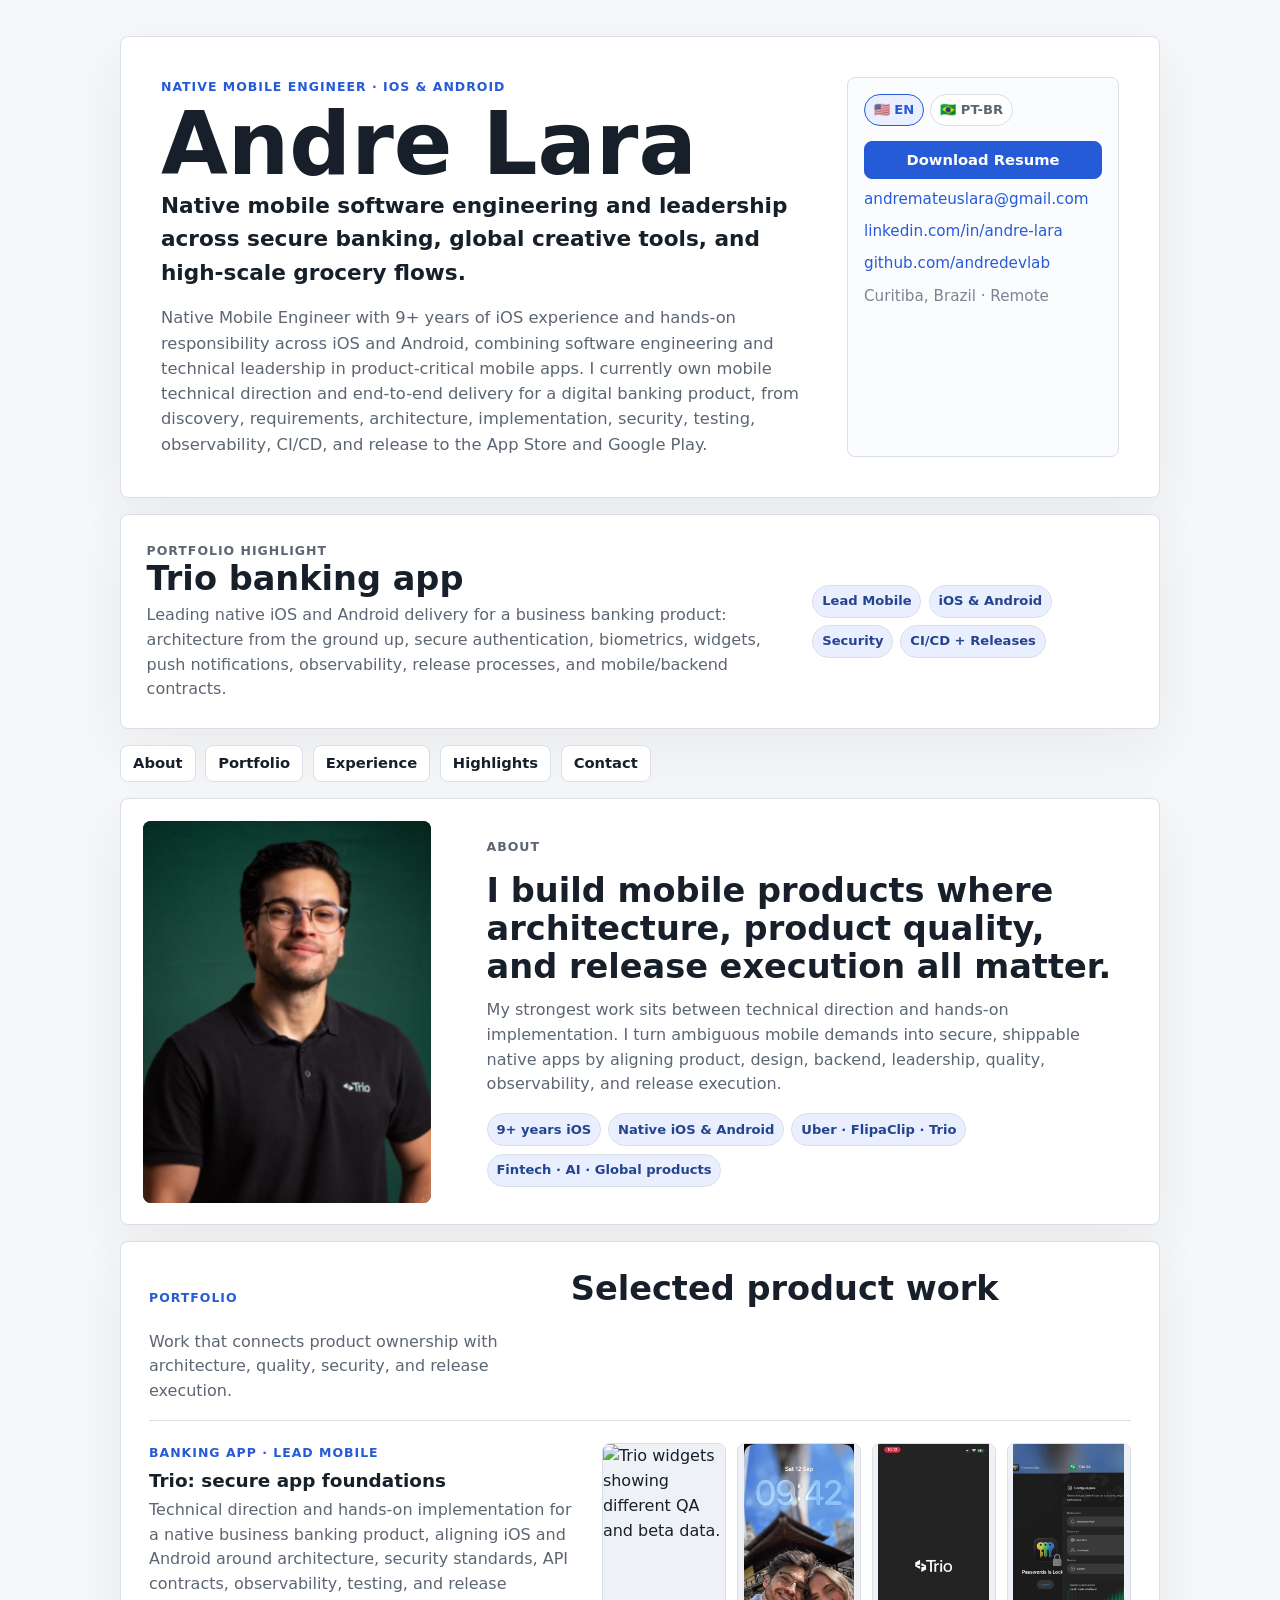
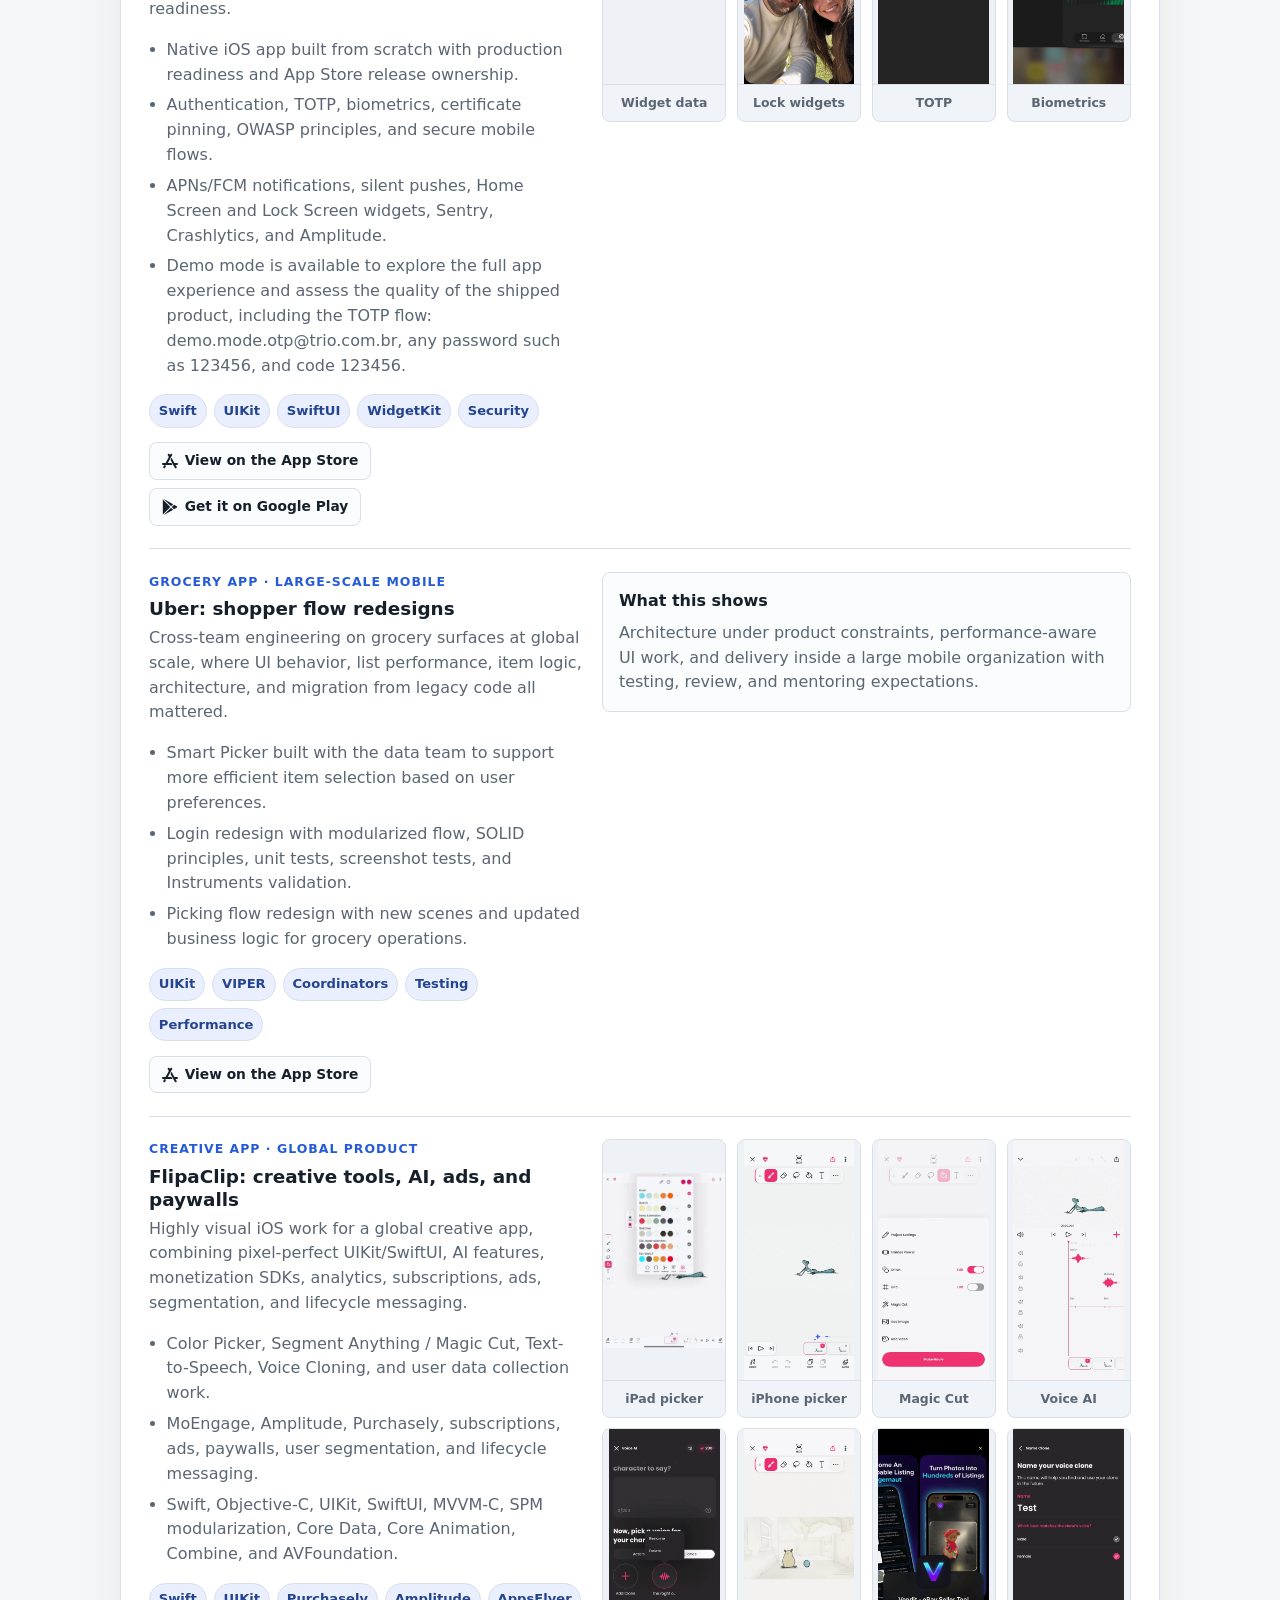
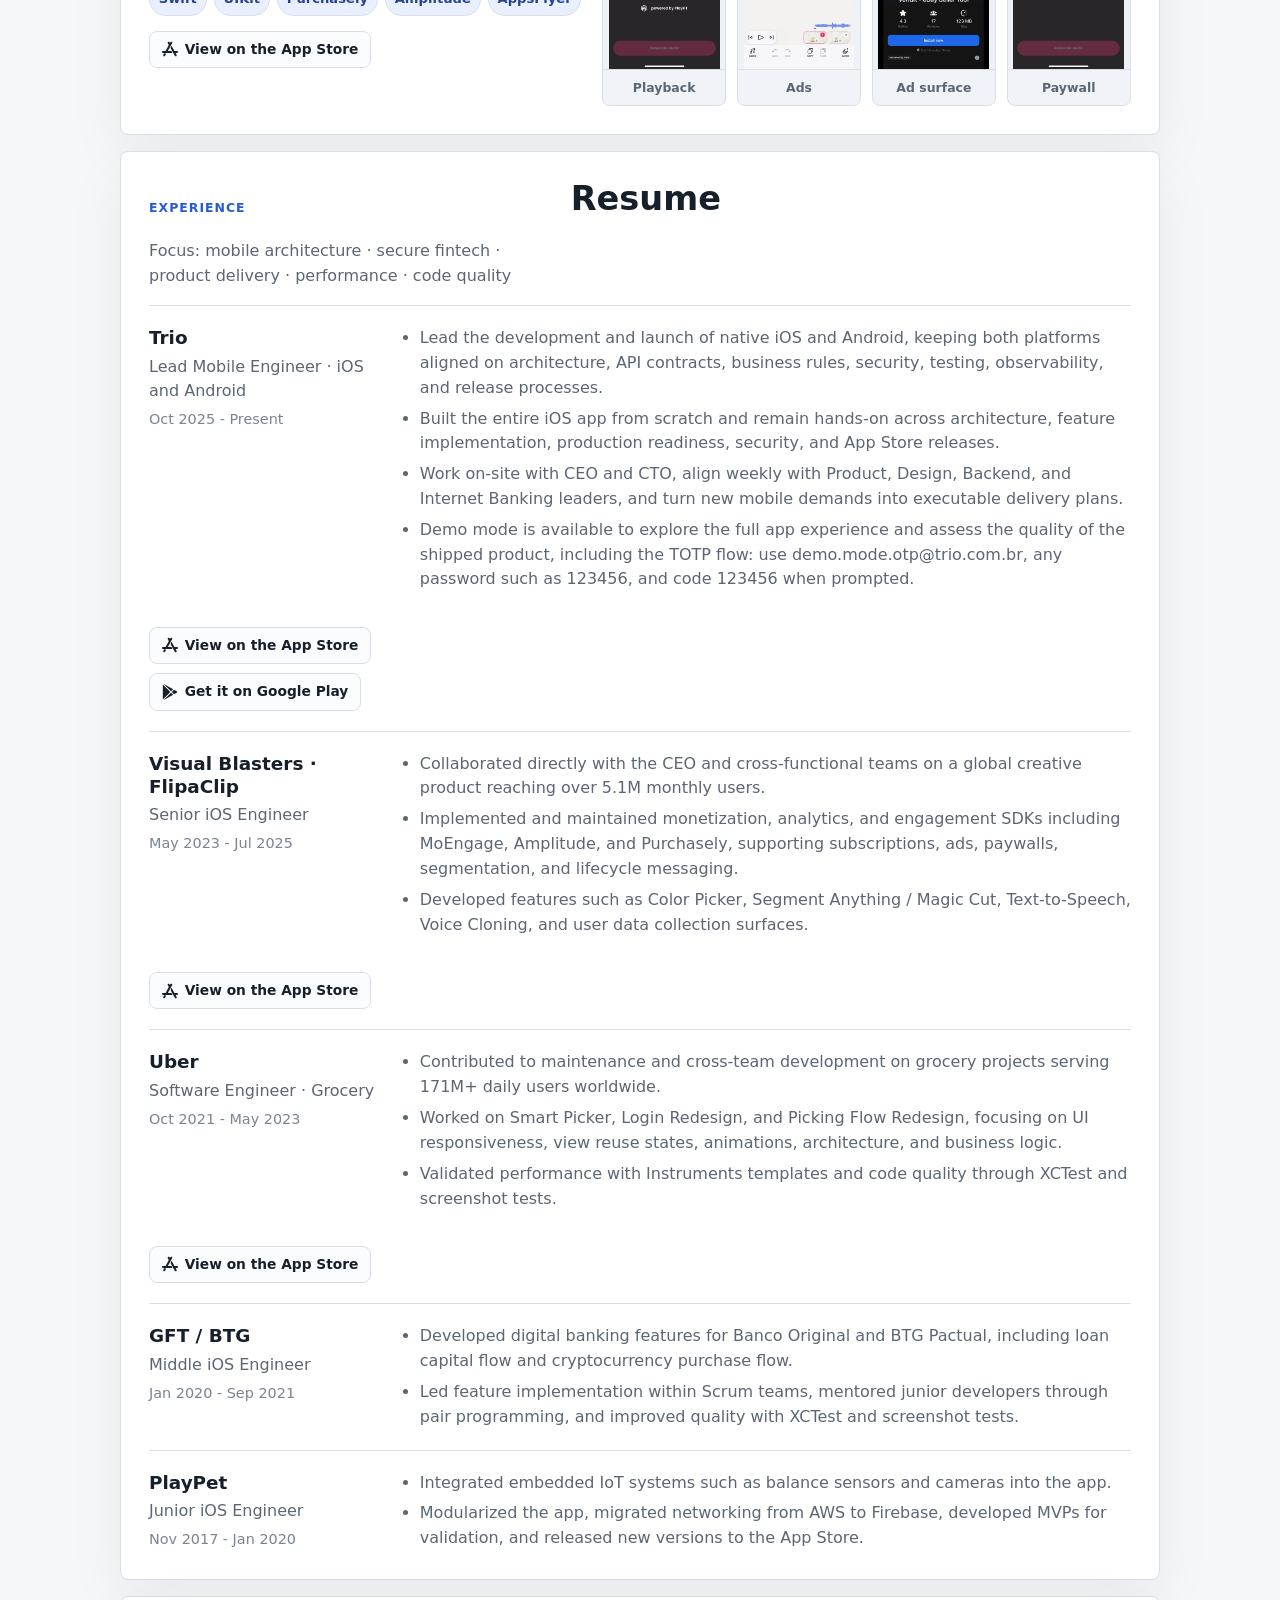
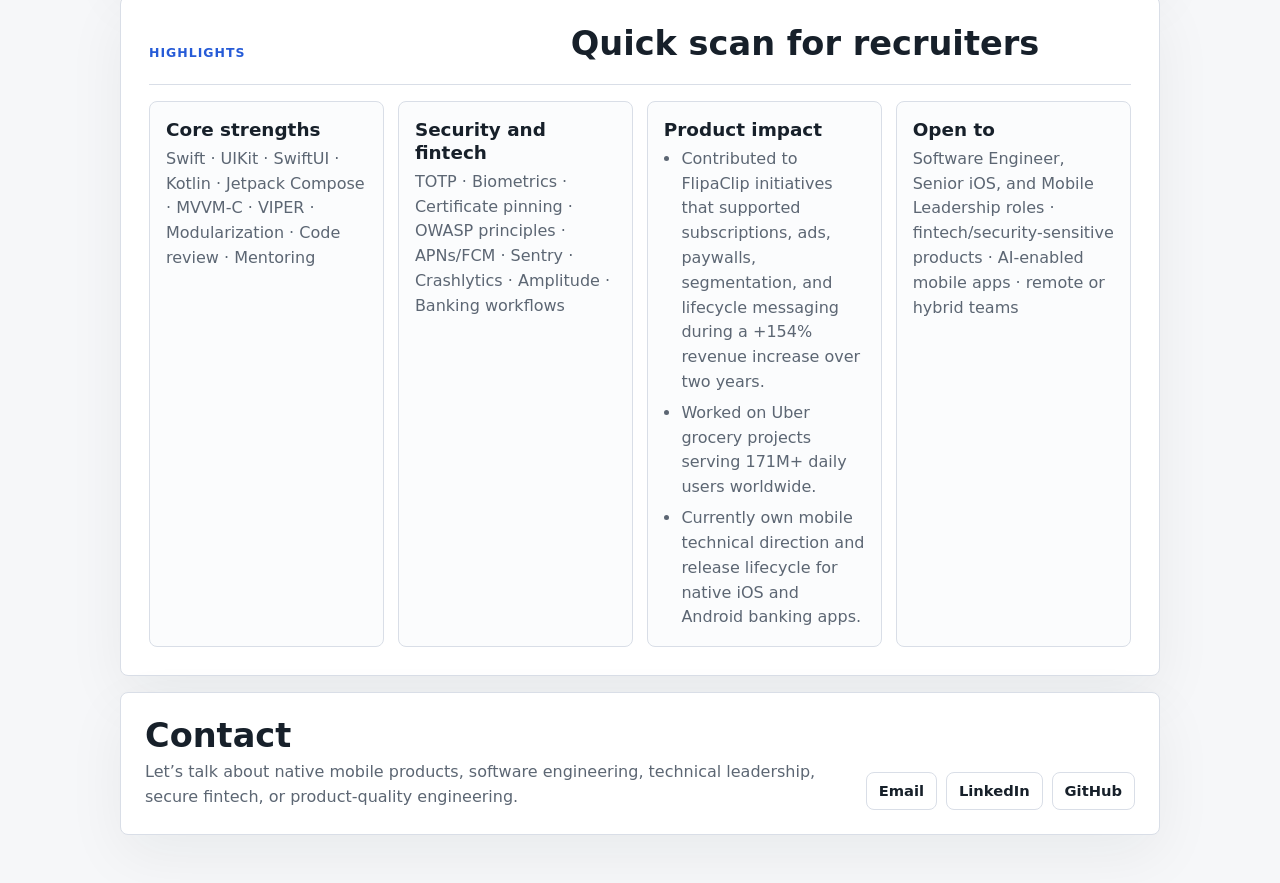
==== commit 22eff0a0: "swipe experience and portfolio sections" ====
--- a/index.html
+++ b/index.html
@@ -14,13 +14,7 @@
           <p class="kicker">Native Mobile Engineer · iOS & Android</p>
           <h1>Andre Lara</h1>
           <p class="headline">Native mobile software engineering and leadership across secure banking, global creative tools, and high-scale grocery flows.</p>
-          <p class="summary">
-            Native Mobile Engineer with 9+ years of iOS experience and hands-on responsibility across
-            iOS and Android, combining software engineering and technical leadership in product-critical
-            mobile apps. I currently own mobile technical direction and end-to-end delivery for a digital
-            banking product, from discovery, requirements, architecture, implementation, security, testing,
-            observability, CI/CD, and release to the App Store and Google Play.
-          </p>
+          <p class="summary">Native Mobile Engineer with 9+ years of iOS experience and hands-on responsibility across iOS and Android, combining software engineering and technical leadership in product-critical mobile apps. I currently own mobile technical direction and end-to-end delivery for a digital banking product, from discovery, requirements, architecture, implementation, security, testing, observability, CI/CD, and release to the App Store and Google Play.</p>
         </div>
         <aside class="contact-card" aria-label="Contact information">
           <div class="language-switch" aria-label="Language selector">
@@ -39,11 +33,7 @@
         <div>
           <p class="section-label">Portfolio highlight</p>
           <h2 id="portfolio-highlight-title">Trio banking app</h2>
-          <p>
-            Leading native iOS and Android delivery for a business banking product: architecture from the
-            ground up, secure authentication, biometrics, widgets, push notifications, observability,
-            release processes, and mobile/backend contracts.
-          </p>
+          <p>Leading native iOS and Android delivery for a business banking product: architecture from the ground up, secure authentication, biometrics, widgets, push notifications, observability, release processes, and mobile/backend contracts.</p>
         </div>
         <div class="highlight-facts" aria-label="Trio highlight facts">
           <span>Lead Mobile</span>
@@ -55,8 +45,8 @@
 
       <nav class="quick-nav" aria-label="Page sections">
         <a href="#about">About</a>
+        <a href="#portfolio">Portfolio</a>
         <a href="#experience">Experience</a>
-        <a href="#portfolio">Portfolio</a>
         <a href="#highlights">Highlights</a>
         <a href="#contact">Contact</a>
       </nav>
@@ -68,11 +58,7 @@
         <div class="profile-copy">
           <p class="section-label">About</p>
           <h2 id="about-title">I build mobile products where architecture, product quality, and release execution all matter.</h2>
-          <p>
-            My strongest work sits between technical direction and hands-on implementation. I turn ambiguous
-            mobile demands into secure, shippable native apps by aligning product, design, backend, leadership,
-            quality, observability, and release execution.
-          </p>
+          <p>My strongest work sits between technical direction and hands-on implementation. I turn ambiguous mobile demands into secure, shippable native apps by aligning product, design, backend, leadership, quality, observability, and release execution.</p>
           <div class="profile-facts" aria-label="Professional summary facts">
             <span>9+ years iOS</span>
             <span>Native iOS & Android</span>
@@ -82,90 +68,6 @@
         </div>
       </section>
 
-      <section class="section" id="experience">
-        <div class="section-heading">
-          <p class="section-label">Experience</p>
-          <h2>Resume</h2>
-          <p>Focus: mobile architecture · secure fintech · product delivery · performance · code quality</p>
-        </div>
-
-        <div class="experience-list">
-          <article class="experience-item">
-            <div class="experience-meta">
-              <h3>Trio</h3>
-              <p>Lead Mobile Engineer · iOS and Android</p>
-              <span>Oct 2025 - Present</span>
-            </div>
-            <ul>
-              <li>Lead the development and launch of native iOS and Android, keeping both platforms aligned on architecture, API contracts, business rules, security, testing, observability, and release processes.</li>
-              <li>Built the entire iOS app from scratch and remain hands-on across architecture, feature implementation, production readiness, security, and App Store releases.</li>
-              <li>Work on-site with CEO and CTO, align weekly with Product, Design, Backend, and Internet Banking leaders, and turn new mobile demands into executable delivery plans.</li>
-              <li>Demo mode is available to explore the full app experience and assess the quality of the shipped product, including the TOTP flow: use demo.mode.otp@trio.com.br, any password such as 123456, and code 123456 when prompted.</li>
-            </ul>
-            <div class="store-links" aria-label="Trio store links">
-              <a href="https://apps.apple.com/br/app/trio-conta-para-empresas/id6755193964?l=en-GB"><span class="store-icon store-icon-appstore" aria-hidden="true"></span>View on the App Store</a>
-              <a href="https://play.google.com/store/apps/details?id=br.com.trio.android"><span class="store-icon store-icon-play" aria-hidden="true"></span>Get it on Google Play</a>
-            </div>
-          </article>
-
-          <article class="experience-item">
-            <div class="experience-meta">
-              <h3>Visual Blasters · FlipaClip</h3>
-              <p>Senior iOS Engineer</p>
-              <span>May 2023 - Jul 2025</span>
-            </div>
-            <ul>
-              <li>Collaborated directly with the CEO and cross-functional teams on a global creative product reaching over 5.1M monthly users.</li>
-              <li>Implemented and maintained monetization, analytics, and engagement SDKs including MoEngage, Amplitude, and Purchasely, supporting subscriptions, ads, paywalls, segmentation, and lifecycle messaging.</li>
-              <li>Developed features such as Color Picker, Segment Anything / Magic Cut, Text-to-Speech, Voice Cloning, and user data collection surfaces.</li>
-            </ul>
-            <div class="store-links" aria-label="FlipaClip store links">
-              <a href="https://apps.apple.com/br/app/flipaclip-2d-animation-maker/id1101848914?l=en-GB"><span class="store-icon store-icon-appstore" aria-hidden="true"></span>View on the App Store</a>
-            </div>
-          </article>
-
-          <article class="experience-item">
-            <div class="experience-meta">
-              <h3>Uber</h3>
-              <p>Software Engineer · Grocery</p>
-              <span>Oct 2021 - May 2023</span>
-            </div>
-            <ul>
-              <li>Contributed to maintenance and cross-team development on grocery projects serving 171M+ daily users worldwide.</li>
-              <li>Worked on Smart Picker, Login Redesign, and Picking Flow Redesign, focusing on UI responsiveness, view reuse states, animations, architecture, and business logic.</li>
-              <li>Validated performance with Instruments templates and code quality through XCTest and screenshot tests.</li>
-            </ul>
-            <div class="store-links" aria-label="Uber store links">
-              <a href="https://apps.apple.com/br/app/uber-rides-eats-and-more/id368677368?l=en-GB"><span class="store-icon store-icon-appstore" aria-hidden="true"></span>View on the App Store</a>
-            </div>
-          </article>
-
-          <article class="experience-item">
-            <div class="experience-meta">
-              <h3>GFT / BTG</h3>
-              <p>Middle iOS Engineer</p>
-              <span>Jan 2020 - Sep 2021</span>
-            </div>
-            <ul>
-              <li>Developed digital banking features for Banco Original and BTG Pactual, including loan capital flow and cryptocurrency purchase flow.</li>
-              <li>Led feature implementation within Scrum teams, mentored junior developers through pair programming, and improved quality with XCTest and screenshot tests.</li>
-            </ul>
-          </article>
-
-          <article class="experience-item">
-            <div class="experience-meta">
-              <h3>PlayPet</h3>
-              <p>Junior iOS Engineer</p>
-              <span>Nov 2017 - Jan 2020</span>
-            </div>
-            <ul>
-              <li>Integrated embedded IoT systems such as balance sensors and cameras into the app.</li>
-              <li>Modularized the app, migrated networking from AWS to Firebase, developed MVPs for validation, and released new versions to the App Store.</li>
-            </ul>
-          </article>
-        </div>
-      </section>
-
       <section class="section" id="portfolio">
         <div class="section-heading">
           <p class="section-label">Portfolio</p>
@@ -178,11 +80,7 @@
             <div class="portfolio-copy">
               <p class="project-type">Banking app · Lead Mobile</p>
               <h3>Trio: secure app foundations</h3>
-              <p>
-                Technical direction and hands-on implementation for a native business banking product,
-                aligning iOS and Android around architecture, security standards, API contracts,
-                observability, testing, and release readiness.
-              </p>
+              <p>Technical direction and hands-on implementation for a native business banking product, aligning iOS and Android around architecture, security standards, API contracts, observability, testing, and release readiness.</p>
               <ul class="compact-list">
                 <li>Native iOS app built from scratch with production readiness and App Store release ownership.</li>
                 <li>Authentication, TOTP, biometrics, certificate pinning, OWASP principles, and secure mobile flows.</li>
@@ -225,10 +123,7 @@
             <div class="portfolio-copy">
               <p class="project-type">Grocery app · Large-scale mobile</p>
               <h3>Uber: shopper flow redesigns</h3>
-              <p>
-                Cross-team engineering on grocery surfaces at global scale, where UI behavior, list performance,
-                item logic, architecture, and migration from legacy code all mattered.
-              </p>
+              <p>Cross-team engineering on grocery surfaces at global scale, where UI behavior, list performance, item logic, architecture, and migration from legacy code all mattered.</p>
               <ul class="compact-list">
                 <li>Smart Picker built with the data team to support more efficient item selection based on user preferences.</li>
                 <li>Login redesign with modularized flow, SOLID principles, unit tests, screenshot tests, and Instruments validation.</li>
@@ -255,10 +150,7 @@
             <div class="portfolio-copy">
               <p class="project-type">Creative app · Global product</p>
               <h3>FlipaClip: creative tools, AI, ads, and paywalls</h3>
-              <p>
-                Highly visual iOS work for a global creative app, combining pixel-perfect UIKit/SwiftUI,
-                AI features, monetization SDKs, analytics, subscriptions, ads, segmentation, and lifecycle messaging.
-              </p>
+              <p>Highly visual iOS work for a global creative app, combining pixel-perfect UIKit/SwiftUI, AI features, monetization SDKs, analytics, subscriptions, ads, segmentation, and lifecycle messaging.</p>
               <ul class="compact-list">
                 <li>Color Picker, Segment Anything / Magic Cut, Text-to-Speech, Voice Cloning, and user data collection work.</li>
                 <li>MoEngage, Amplitude, Purchasely, subscriptions, ads, paywalls, user segmentation, and lifecycle messaging.</li>
@@ -313,6 +205,93 @@
         </div>
       </section>
 
+
+      <section class="section" id="experience">
+        <div class="section-heading">
+          <p class="section-label">Experience</p>
+          <h2>Resume</h2>
+          <p>Focus: mobile architecture · secure fintech · product delivery · performance · code quality</p>
+        </div>
+
+        <div class="experience-list">
+          <article class="experience-item">
+            <div class="experience-meta">
+              <h3>Trio</h3>
+              <p>Lead Mobile Engineer · iOS and Android</p>
+              <span>Oct 2025 - Present</span>
+            </div>
+            <ul>
+              <li>Lead the development and launch of native iOS and Android, keeping both platforms aligned on architecture, API contracts, business rules, security, testing, observability, and release processes.</li>
+              <li>Built the entire iOS app from scratch and remain hands-on across architecture, feature implementation, production readiness, security, and App Store releases.</li>
+              <li>Work on-site with CEO and CTO, align weekly with Product, Design, Backend, and Internet Banking leaders, and turn new mobile demands into executable delivery plans.</li>
+              <li>Demo mode is available to explore the full app experience and assess the quality of the shipped product, including the TOTP flow: use demo.mode.otp@trio.com.br, any password such as 123456, and code 123456 when prompted.</li>
+            </ul>
+            <div class="store-links" aria-label="Trio store links">
+              <a href="https://apps.apple.com/br/app/trio-conta-para-empresas/id6755193964?l=en-GB"><span class="store-icon store-icon-appstore" aria-hidden="true"></span>View on the App Store</a>
+              <a href="https://play.google.com/store/apps/details?id=br.com.trio.android"><span class="store-icon store-icon-play" aria-hidden="true"></span>Get it on Google Play</a>
+            </div>
+          </article>
+
+          <article class="experience-item">
+            <div class="experience-meta">
+              <h3>Visual Blasters · FlipaClip</h3>
+              <p>Senior iOS Engineer</p>
+              <span>May 2023 - Jul 2025</span>
+            </div>
+            <ul>
+              <li>Collaborated directly with the CEO and cross-functional teams on a global creative product reaching over 5.1M monthly users.</li>
+              <li>Implemented and maintained monetization, analytics, and engagement SDKs including MoEngage, Amplitude, and Purchasely, supporting subscriptions, ads, paywalls, segmentation, and lifecycle messaging.</li>
+              <li>Developed features such as Color Picker, Segment Anything / Magic Cut, Text-to-Speech, Voice Cloning, and user data collection surfaces.</li>
+            </ul>
+            <div class="store-links" aria-label="FlipaClip store links">
+              <a href="https://apps.apple.com/br/app/flipaclip-2d-animation-maker/id1101848914?l=en-GB"><span class="store-icon store-icon-appstore" aria-hidden="true"></span>View on the App Store</a>
+            </div>
+          </article>
+
+          <article class="experience-item">
+            <div class="experience-meta">
+              <h3>Uber</h3>
+              <p>Software Engineer · Grocery</p>
+              <span>Oct 2021 - May 2023</span>
+            </div>
+            <ul>
+              <li>Contributed to maintenance and cross-team development on grocery projects serving 171M+ daily users worldwide.</li>
+              <li>Worked on Smart Picker, Login Redesign, and Picking Flow Redesign, focusing on UI responsiveness, view reuse states, animations, architecture, and business logic.</li>
+              <li>Validated performance with Instruments templates and code quality through XCTest and screenshot tests.</li>
+            </ul>
+            <div class="store-links" aria-label="Uber store links">
+              <a href="https://apps.apple.com/br/app/uber-rides-eats-and-more/id368677368?l=en-GB"><span class="store-icon store-icon-appstore" aria-hidden="true"></span>View on the App Store</a>
+            </div>
+          </article>
+
+          <article class="experience-item">
+            <div class="experience-meta">
+              <h3>GFT / BTG</h3>
+              <p>Middle iOS Engineer</p>
+              <span>Jan 2020 - Sep 2021</span>
+            </div>
+            <ul>
+              <li>Developed digital banking features for Banco Original and BTG Pactual, including loan capital flow and cryptocurrency purchase flow.</li>
+              <li>Led feature implementation within Scrum teams, mentored junior developers through pair programming, and improved quality with XCTest and screenshot tests.</li>
+            </ul>
+          </article>
+
+          <article class="experience-item">
+            <div class="experience-meta">
+              <h3>PlayPet</h3>
+              <p>Junior iOS Engineer</p>
+              <span>Nov 2017 - Jan 2020</span>
+            </div>
+            <ul>
+              <li>Integrated embedded IoT systems such as balance sensors and cameras into the app.</li>
+              <li>Modularized the app, migrated networking from AWS to Firebase, developed MVPs for validation, and released new versions to the App Store.</li>
+            </ul>
+          </article>
+        </div>
+      </section>
+
+      
+
       <section class="section" id="highlights">
         <div class="section-heading">
           <p class="section-label">Highlights</p>
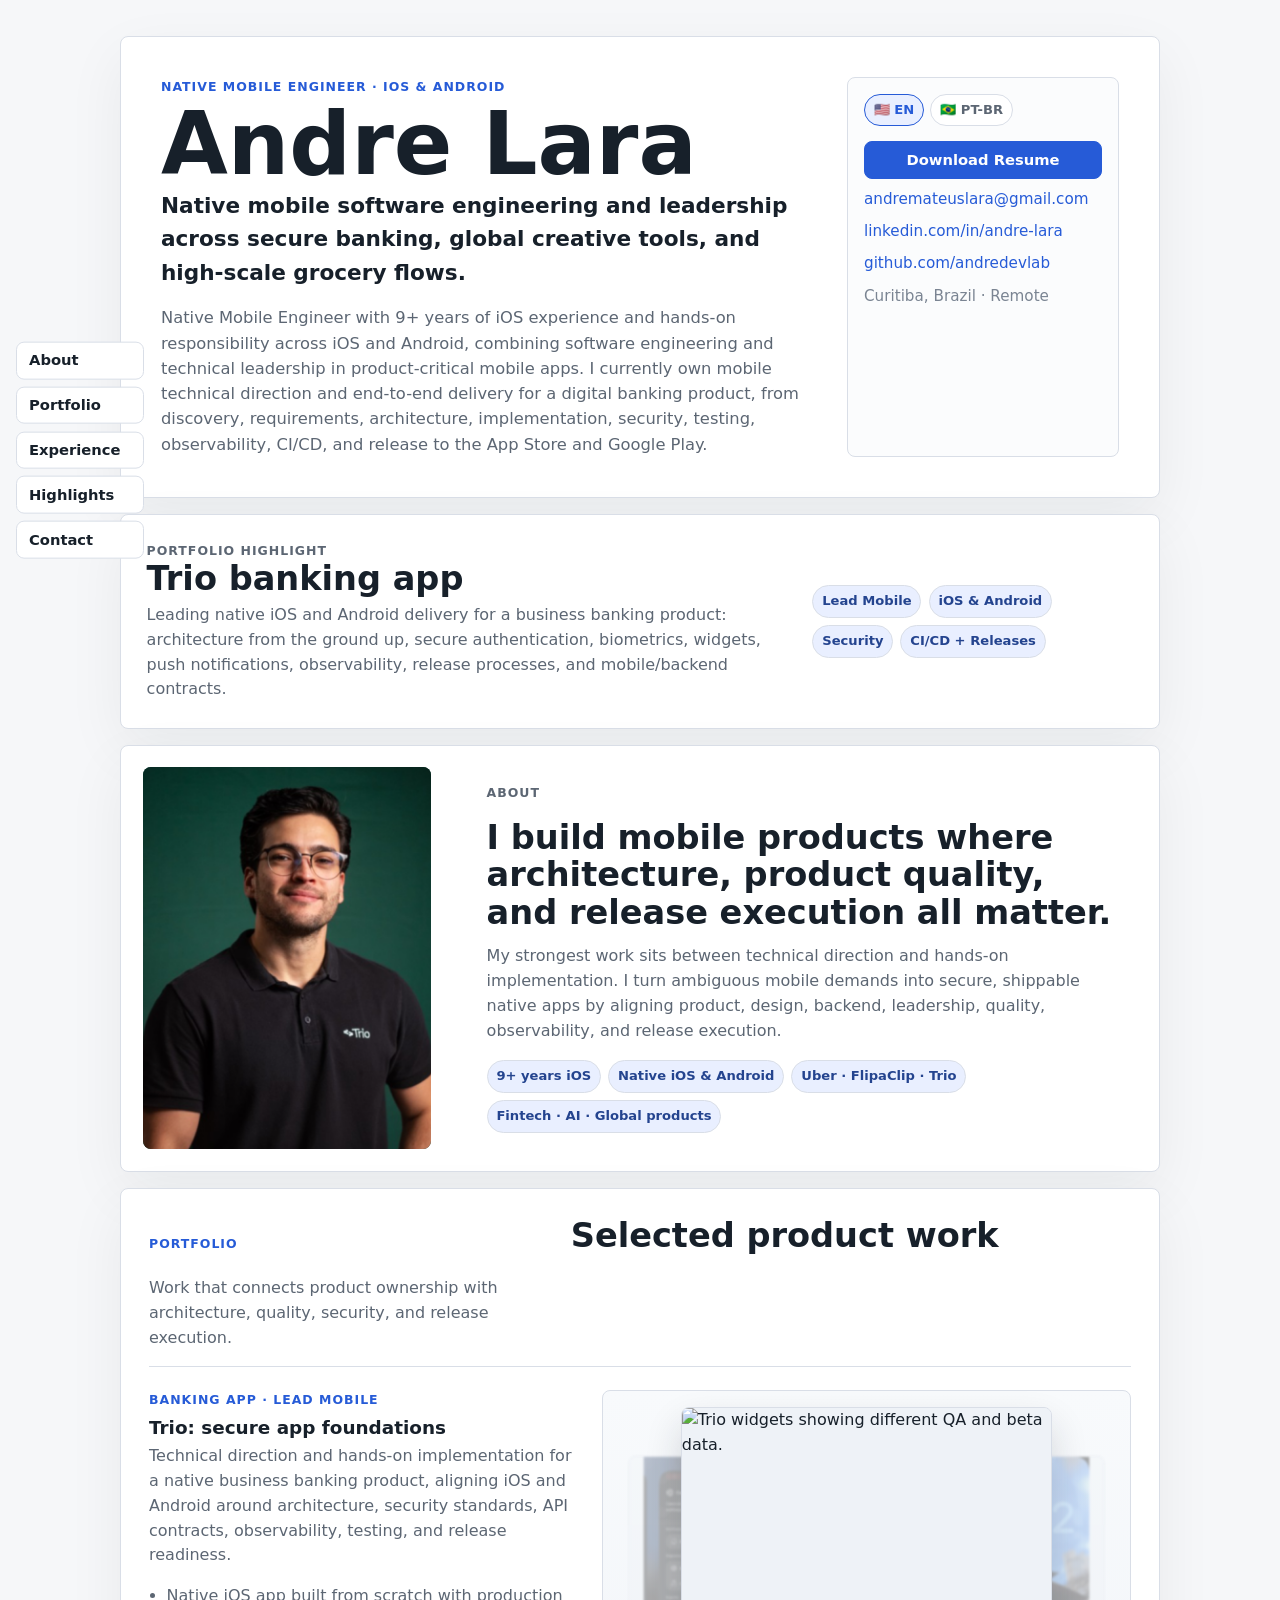
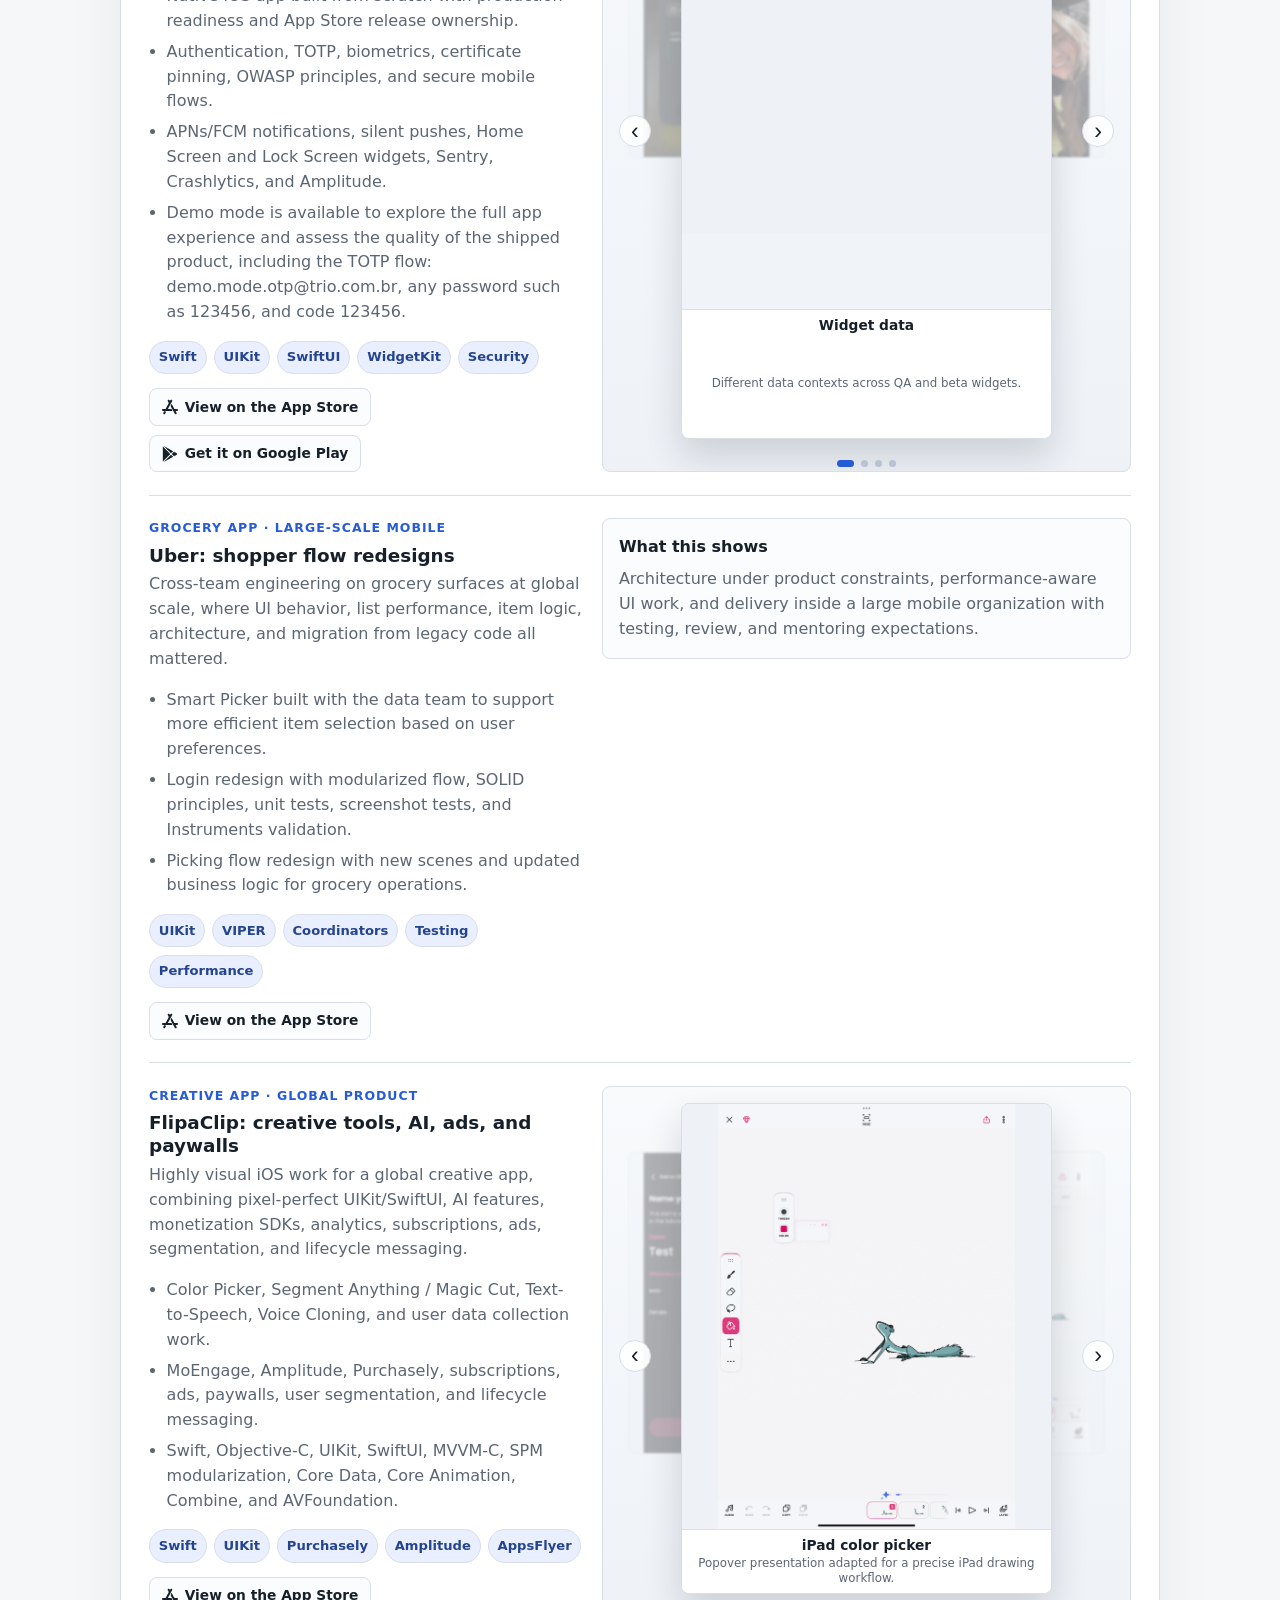
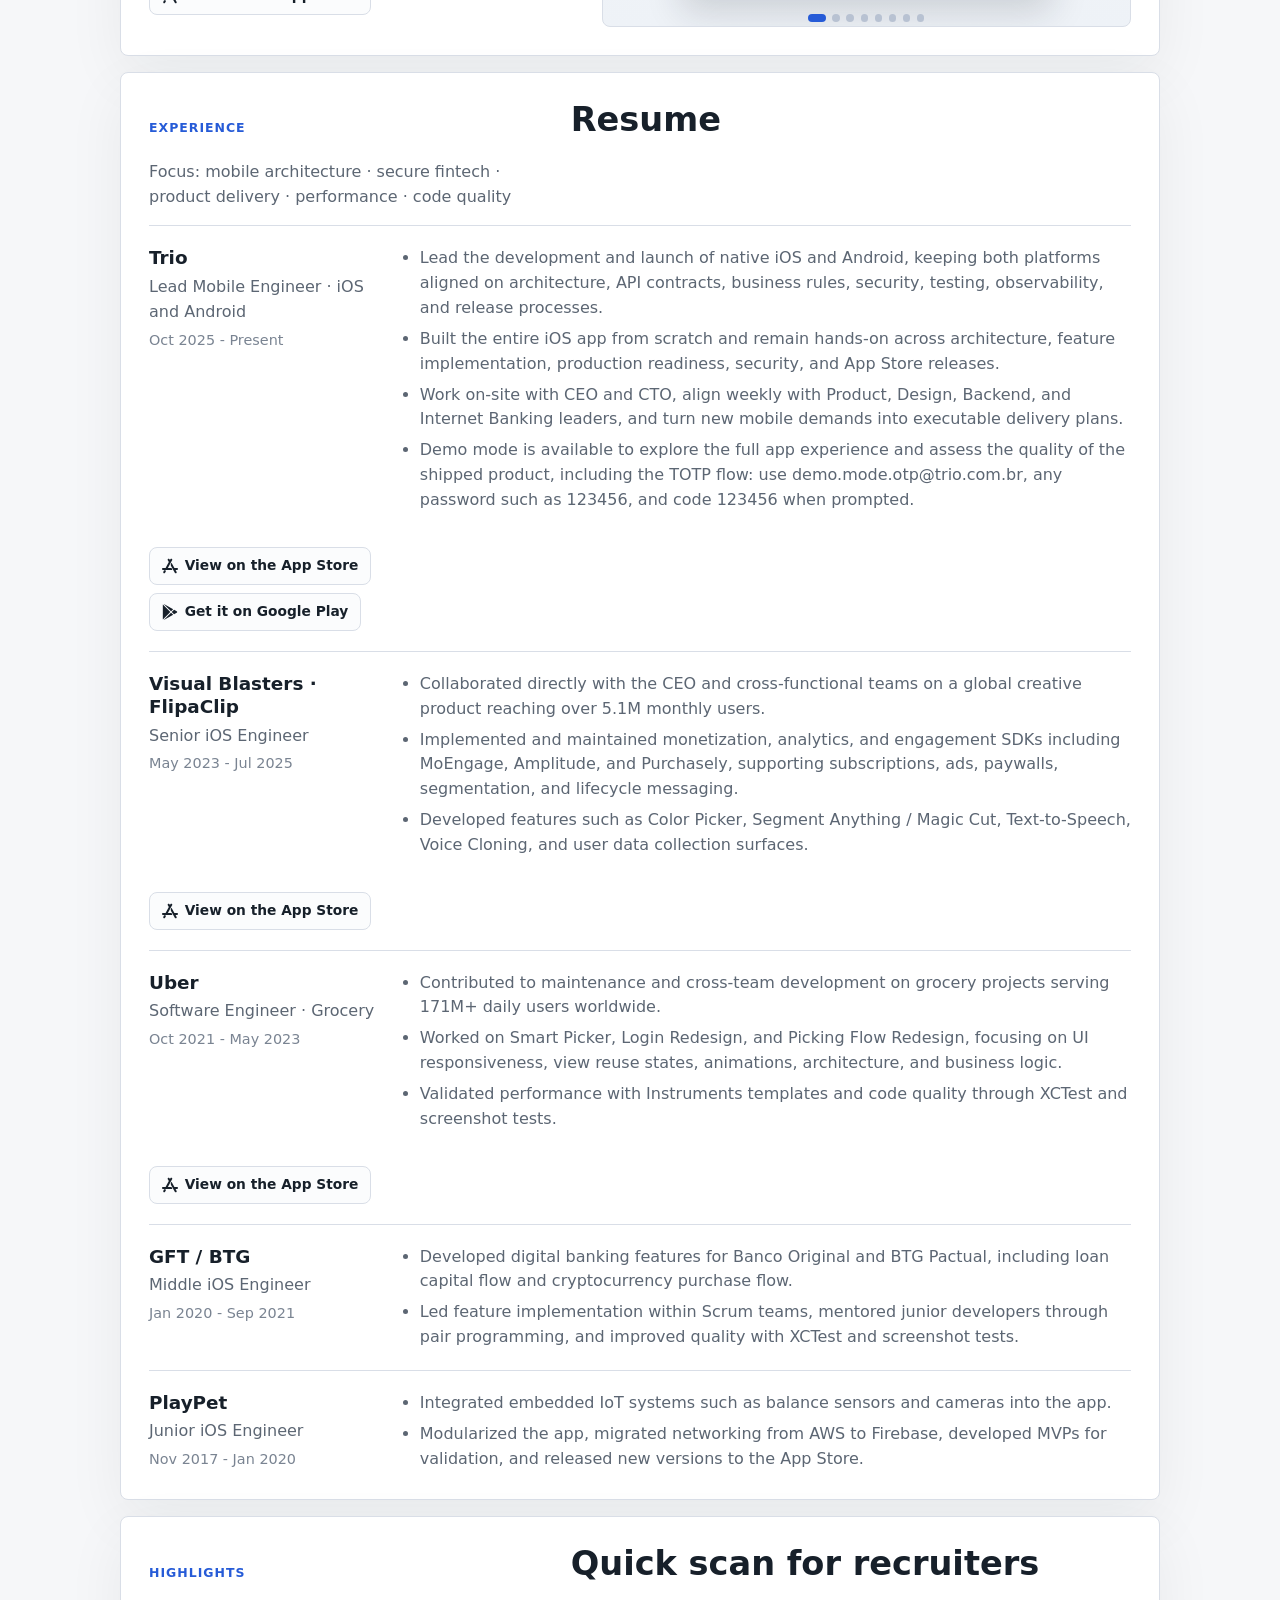
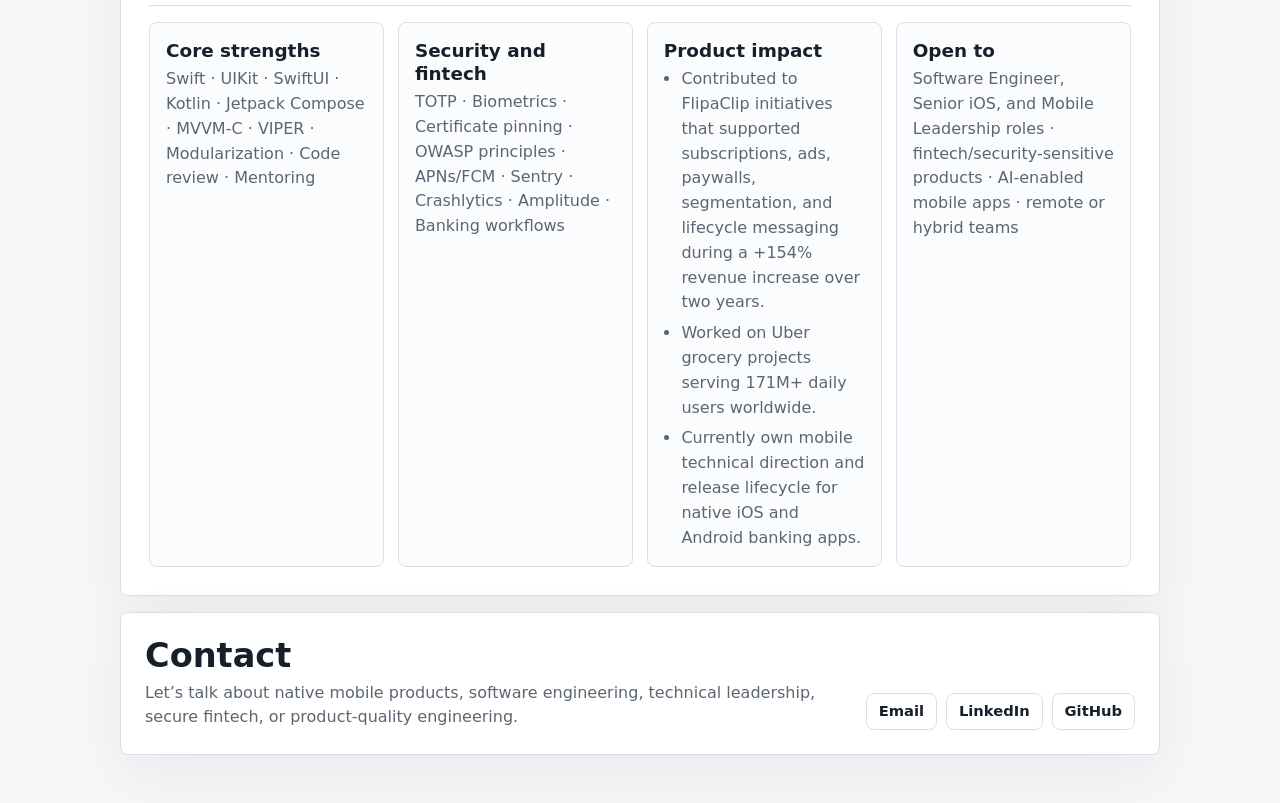
==== commit b7a838bb: "feat: add focused carousels for product GIFs" ====
--- a/index.html
+++ b/index.html
@@ -99,23 +99,34 @@
                 <a href="https://play.google.com/store/apps/details?id=br.com.trio.android"><span class="store-icon store-icon-play" aria-hidden="true"></span>Get it on Google Play</a>
               </div>
             </div>
-            <div class="media-strip">
-              <figure>
-                <img src="assets/media/trio-widget-databases.gif" alt="Trio widgets showing different QA and beta data.">
-                <figcaption>Widget data</figcaption>
-              </figure>
-              <figure>
-                <img src="assets/media/trio-lock-widgets.gif" alt="Trio lock screen and home screen widgets for pending approvals.">
-                <figcaption>Lock widgets</figcaption>
-              </figure>
-              <figure>
-                <img src="assets/media/trio-totp-login.gif" alt="Trio email, password, and TOTP authentication flow.">
-                <figcaption>TOTP</figcaption>
-              </figure>
-              <figure>
-                <img src="assets/media/trio-biometrics.gif" alt="Trio biometric authentication with Secure Enclave.">
-                <figcaption>Biometrics</figcaption>
-              </figure>
+            <div class="focus-carousel" data-focus-carousel aria-label="Trio visual walkthrough">
+              <button class="carousel-button carousel-button-prev" type="button" data-carousel-prev aria-label="Previous Trio GIF">‹</button>
+              <div class="carousel-stage">
+                <img class="carousel-side carousel-side-left" data-carousel-prev-image src="assets/media/trio-biometrics.gif" alt="" aria-hidden="true">
+                <figure class="carousel-active-card">
+                  <img data-carousel-main src="assets/media/trio-widget-databases.gif" alt="Trio widgets showing different QA and beta data.">
+                  <figcaption>
+                    <strong data-carousel-title>Widget data</strong>
+                    <span data-carousel-description>Different data contexts across QA and beta widgets.</span>
+                  </figcaption>
+                </figure>
+                <img class="carousel-side carousel-side-right" data-carousel-next-image src="assets/media/trio-lock-widgets.gif" alt="" aria-hidden="true">
+              </div>
+              <button class="carousel-button carousel-button-next" type="button" data-carousel-next aria-label="Next Trio GIF">›</button>
+              <div class="carousel-dots" aria-label="Choose Trio GIF">
+                <button type="button" data-carousel-dot="0" aria-label="Show Widget data"></button>
+                <button type="button" data-carousel-dot="1" aria-label="Show Lock widgets"></button>
+                <button type="button" data-carousel-dot="2" aria-label="Show TOTP"></button>
+                <button type="button" data-carousel-dot="3" aria-label="Show Biometrics"></button>
+              </div>
+              <script type="application/json" data-carousel-items>
+                [
+                  {"src":"assets/media/trio-widget-databases.gif","title":"Widget data","description":"Different data contexts across QA and beta widgets.","alt":"Trio widgets showing different QA and beta data."},
+                  {"src":"assets/media/trio-lock-widgets.gif","title":"Lock widgets","description":"Pending approvals visible from Lock Screen and Home Screen widgets.","alt":"Trio lock screen and home screen widgets for pending approvals."},
+                  {"src":"assets/media/trio-totp-login.gif","title":"TOTP authentication","description":"Email, password, and deterministic demo-code flow.","alt":"Trio email, password, and TOTP authentication flow."},
+                  {"src":"assets/media/trio-biometrics.gif","title":"Biometrics","description":"Biometric authentication experience for secure app access.","alt":"Trio biometric authentication with Secure Enclave."}
+                ]
+              </script>
             </div>
           </article>
 
@@ -167,39 +178,42 @@
                 <a href="https://apps.apple.com/br/app/flipaclip-2d-animation-maker/id1101848914?l=en-GB"><span class="store-icon store-icon-appstore" aria-hidden="true"></span>View on the App Store</a>
               </div>
             </div>
-            <div class="media-strip">
-              <figure>
-                <img src="assets/media/flipaclip-color-picker-ipad.gif" alt="FlipaClip color picker on iPad.">
-                <figcaption>iPad picker</figcaption>
-              </figure>
-              <figure>
-                <img src="assets/media/flipaclip-color-picker-iphone.gif" alt="FlipaClip color picker on iPhone.">
-                <figcaption>iPhone picker</figcaption>
-              </figure>
-              <figure>
-                <img src="assets/media/flipaclip-magic-cut.gif" alt="FlipaClip Magic Cut AI image segmentation.">
-                <figcaption>Magic Cut</figcaption>
-              </figure>
-              <figure>
-                <img src="assets/media/flipaclip-voice-cloning-1.gif" alt="FlipaClip voice cloning interface.">
-                <figcaption>Voice AI</figcaption>
-              </figure>
-              <figure>
-                <img src="assets/media/flipaclip-voice-cloning-2.gif" alt="FlipaClip voice cloning playback details.">
-                <figcaption>Playback</figcaption>
-              </figure>
-              <figure>
-                <img src="assets/media/flipaclip-rewarded-ads-1.gif" alt="FlipaClip rewarded ads flow.">
-                <figcaption>Ads</figcaption>
-              </figure>
-              <figure>
-                <img src="assets/media/flipaclip-rewarded-ads-2.gif" alt="FlipaClip ad integration.">
-                <figcaption>Ad surface</figcaption>
-              </figure>
-              <figure>
-                <img src="assets/media/flipaclip-paywall.gif" alt="FlipaClip Purchasely paywall.">
-                <figcaption>Paywall</figcaption>
-              </figure>
+            <div class="focus-carousel" data-focus-carousel aria-label="FlipaClip visual walkthrough">
+              <button class="carousel-button carousel-button-prev" type="button" data-carousel-prev aria-label="Previous FlipaClip GIF">‹</button>
+              <div class="carousel-stage">
+                <img class="carousel-side carousel-side-left" data-carousel-prev-image src="assets/media/flipaclip-paywall.gif" alt="" aria-hidden="true">
+                <figure class="carousel-active-card">
+                  <img data-carousel-main src="assets/media/flipaclip-color-picker-ipad.gif" alt="FlipaClip color picker on iPad.">
+                  <figcaption>
+                    <strong data-carousel-title>iPad color picker</strong>
+                    <span data-carousel-description>Popover presentation adapted for a precise iPad drawing workflow.</span>
+                  </figcaption>
+                </figure>
+                <img class="carousel-side carousel-side-right" data-carousel-next-image src="assets/media/flipaclip-color-picker-iphone.gif" alt="" aria-hidden="true">
+              </div>
+              <button class="carousel-button carousel-button-next" type="button" data-carousel-next aria-label="Next FlipaClip GIF">›</button>
+              <div class="carousel-dots" aria-label="Choose FlipaClip GIF">
+                <button type="button" data-carousel-dot="0" aria-label="Show iPad color picker"></button>
+                <button type="button" data-carousel-dot="1" aria-label="Show iPhone color picker"></button>
+                <button type="button" data-carousel-dot="2" aria-label="Show Magic Cut"></button>
+                <button type="button" data-carousel-dot="3" aria-label="Show Voice AI"></button>
+                <button type="button" data-carousel-dot="4" aria-label="Show voice playback"></button>
+                <button type="button" data-carousel-dot="5" aria-label="Show rewarded ads"></button>
+                <button type="button" data-carousel-dot="6" aria-label="Show ad surface"></button>
+                <button type="button" data-carousel-dot="7" aria-label="Show paywall"></button>
+              </div>
+              <script type="application/json" data-carousel-items>
+                [
+                  {"src":"assets/media/flipaclip-color-picker-ipad.gif","title":"iPad color picker","description":"Popover presentation adapted for a precise iPad drawing workflow.","alt":"FlipaClip color picker on iPad."},
+                  {"src":"assets/media/flipaclip-color-picker-iphone.gif","title":"iPhone color picker","description":"Fullscreen presentation tuned for smaller screens and touch-first editing.","alt":"FlipaClip color picker on iPhone."},
+                  {"src":"assets/media/flipaclip-magic-cut.gif","title":"Magic Cut","description":"AI image segmentation flow integrated into the creative editing experience.","alt":"FlipaClip Magic Cut AI image segmentation."},
+                  {"src":"assets/media/flipaclip-voice-cloning-1.gif","title":"Voice AI","description":"Voice cloning interface with character-focused audio generation details.","alt":"FlipaClip voice cloning interface."},
+                  {"src":"assets/media/flipaclip-voice-cloning-2.gif","title":"Voice playback","description":"Playback and audio state details for generated character voices.","alt":"FlipaClip voice cloning playback details."},
+                  {"src":"assets/media/flipaclip-rewarded-ads-1.gif","title":"Rewarded ads","description":"Rewarded ad flow connected to product surfaces and user incentives.","alt":"FlipaClip rewarded ads flow."},
+                  {"src":"assets/media/flipaclip-rewarded-ads-2.gif","title":"Ad surface","description":"Ad integration across monetization entry points in the app.","alt":"FlipaClip ad integration."},
+                  {"src":"assets/media/flipaclip-paywall.gif","title":"Paywall","description":"Purchasely paywall activation from a native iOS product flow.","alt":"FlipaClip Purchasely paywall."}
+                ]
+              </script>
             </div>
           </article>
         </div>
@@ -334,5 +348,55 @@
         </div>
       </footer>
     </main>
+    <script>
+      document.querySelectorAll("[data-focus-carousel]").forEach((carousel) => {
+        const items = JSON.parse(carousel.querySelector("[data-carousel-items]").textContent);
+        const main = carousel.querySelector("[data-carousel-main]");
+        const previousImage = carousel.querySelector("[data-carousel-prev-image]");
+        const nextImage = carousel.querySelector("[data-carousel-next-image]");
+        const title = carousel.querySelector("[data-carousel-title]");
+        const description = carousel.querySelector("[data-carousel-description]");
+        const dots = Array.from(carousel.querySelectorAll("[data-carousel-dot]"));
+        let currentIndex = 0;
+
+        const render = () => {
+          const previousIndex = (currentIndex - 1 + items.length) % items.length;
+          const nextIndex = (currentIndex + 1) % items.length;
+          const item = items[currentIndex];
+          const previous = items[previousIndex];
+          const next = items[nextIndex];
+
+          main.src = item.src;
+          main.alt = item.alt;
+          previousImage.src = previous.src;
+          nextImage.src = next.src;
+          title.textContent = item.title;
+          description.textContent = item.description;
+
+          dots.forEach((dot, index) => {
+            dot.setAttribute("aria-current", index === currentIndex ? "true" : "false");
+          });
+        };
+
+        carousel.querySelector("[data-carousel-prev]").addEventListener("click", () => {
+          currentIndex = (currentIndex - 1 + items.length) % items.length;
+          render();
+        });
+
+        carousel.querySelector("[data-carousel-next]").addEventListener("click", () => {
+          currentIndex = (currentIndex + 1) % items.length;
+          render();
+        });
+
+        dots.forEach((dot, index) => {
+          dot.addEventListener("click", () => {
+            currentIndex = index;
+            render();
+          });
+        });
+
+        render();
+      });
+    </script>
   </body>
 </html>
--- a/styles.css
+++ b/styles.css
@@ -18,6 +18,7 @@
 
 html {
   scroll-behavior: smooth;
+  scroll-padding-top: 1.25rem;
 }
 
 body {
@@ -191,10 +192,15 @@
 }
 
 .quick-nav {
-  display: flex;
-  flex-wrap: wrap;
-  gap: 0.6rem;
-  margin: 1rem 0;
+  position: fixed;
+  top: 50%;
+  left: max(1rem, calc((100vw - var(--max)) / 2 - 9rem));
+  z-index: 20;
+  display: grid;
+  gap: 0.45rem;
+  width: 8rem;
+  margin: 0;
+  transform: translateY(-50%);
 }
 
 .quick-nav a,
@@ -428,6 +434,150 @@
   mask-size: 100% 100%;
 }
 
+.focus-carousel {
+  position: relative;
+  align-self: stretch;
+  display: grid;
+  min-height: 31rem;
+  padding: 16px;
+  overflow: hidden;
+  border: 1px solid var(--line);
+  border-radius: 8px;
+  background: linear-gradient(180deg, #f8fafc, #eef2f7);
+}
+
+.carousel-stage {
+  position: relative;
+  display: grid;
+  place-items: center;
+  min-height: 28.2rem;
+  padding-bottom: 1rem;
+}
+
+.carousel-active-card {
+  position: relative;
+  z-index: 2;
+  display: grid;
+  width: min(75%, 24.2rem);
+  height: 100%;
+  margin: 0;
+  overflow: hidden;
+  border: 1px solid var(--line);
+  border-radius: 8px;
+  background: #f0f3f8;
+  box-shadow: 0 18px 36px rgba(23, 32, 42, 0.16);
+}
+
+.carousel-active-card img {
+  width: 100%;
+  height: 26.6rem;
+  object-fit: contain;
+  background: #eef2f7;
+}
+
+.carousel-active-card figcaption {
+  display: grid;
+  gap: 0.12rem;
+  min-height: 3.35rem;
+  padding: 0.45rem 0.6rem;
+  border-top: 1px solid var(--line);
+  background: var(--paper);
+  text-align: center;
+}
+
+.carousel-active-card strong {
+  color: var(--ink);
+  font-size: 0.86rem;
+  line-height: 1.2;
+}
+
+.carousel-active-card span {
+  color: var(--muted);
+  font-size: 0.74rem;
+  line-height: 1.25;
+}
+
+.carousel-side {
+  position: absolute;
+  top: 2rem;
+  z-index: 1;
+  width: 38%;
+  height: 21rem;
+  object-fit: contain;
+  border: 1px solid var(--line);
+  border-radius: 8px;
+  background: #eef2f7;
+  filter: blur(1.35px);
+  opacity: 0.34;
+  transform: scale(0.9);
+}
+
+.carousel-side-left {
+  left: 0;
+}
+
+.carousel-side-right {
+  right: 0;
+}
+
+.carousel-button {
+  position: absolute;
+  top: 50%;
+  z-index: 3;
+  display: grid;
+  width: 2rem;
+  height: 2rem;
+  place-items: center;
+  border: 1px solid var(--line);
+  border-radius: 999px;
+  background: rgba(255, 255, 255, 0.92);
+  color: var(--ink);
+  font-size: 1.45rem;
+  line-height: 1;
+  transform: translateY(-50%);
+  cursor: pointer;
+}
+
+.carousel-button:hover {
+  border-color: var(--accent);
+  color: var(--accent);
+}
+
+.carousel-button-prev {
+  left: 1rem;
+}
+
+.carousel-button-next {
+  right: 1rem;
+}
+
+.carousel-dots {
+  position: absolute;
+  right: 16px;
+  bottom: 4px;
+  left: 16px;
+  z-index: 4;
+  display: flex;
+  justify-content: center;
+  gap: 0.4rem;
+  margin: 0;
+}
+
+.carousel-dots button {
+  width: 0.48rem;
+  height: 0.48rem;
+  padding: 0;
+  border: 0;
+  border-radius: 999px;
+  background: #b8c2d2;
+  cursor: pointer;
+}
+
+.carousel-dots button[aria-current="true"] {
+  width: 1.1rem;
+  background: var(--accent);
+}
+
 .media-strip {
   display: grid;
   grid-template-columns: repeat(4, minmax(0, 1fr));
@@ -513,6 +663,26 @@
 }
 
 @media (max-width: 920px) {
+  html {
+    scroll-padding-top: 5.25rem;
+  }
+
+  .quick-nav {
+    position: sticky;
+    top: 0.5rem;
+    display: flex;
+    flex-wrap: wrap;
+    width: auto;
+    margin: 1rem 0;
+    padding: 0.35rem;
+    border: 1px solid var(--line);
+    border-radius: 8px;
+    background: rgba(246, 247, 249, 0.92);
+    box-shadow: 0 14px 34px rgba(23, 32, 42, 0.08);
+    transform: none;
+    backdrop-filter: blur(12px);
+  }
+
   .resume-header,
   .portfolio-highlight,
   .profile-section,
@@ -532,6 +702,14 @@
     grid-template-columns: repeat(2, minmax(0, 1fr));
   }
 
+  .focus-carousel {
+    min-height: 30rem;
+  }
+
+  .carousel-active-card {
+    width: min(77%, 24.2rem);
+  }
+
   .footer-links {
     justify-content: flex-start;
   }
@@ -572,6 +750,30 @@
   .media-strip,
   .highlights-grid {
     grid-template-columns: 1fr;
+  }
+
+  .focus-carousel {
+    min-height: 28rem;
+    padding: 16px;
+  }
+
+  .carousel-stage {
+    min-height: 24.8rem;
+    padding-bottom: 0.85rem;
+  }
+
+  .carousel-active-card {
+    width: min(84%, 20.9rem);
+  }
+
+  .carousel-active-card img {
+    height: 22.8rem;
+  }
+
+  .carousel-side {
+    top: 2rem;
+    width: 32%;
+    height: 18rem;
   }
 
   .media-strip img {
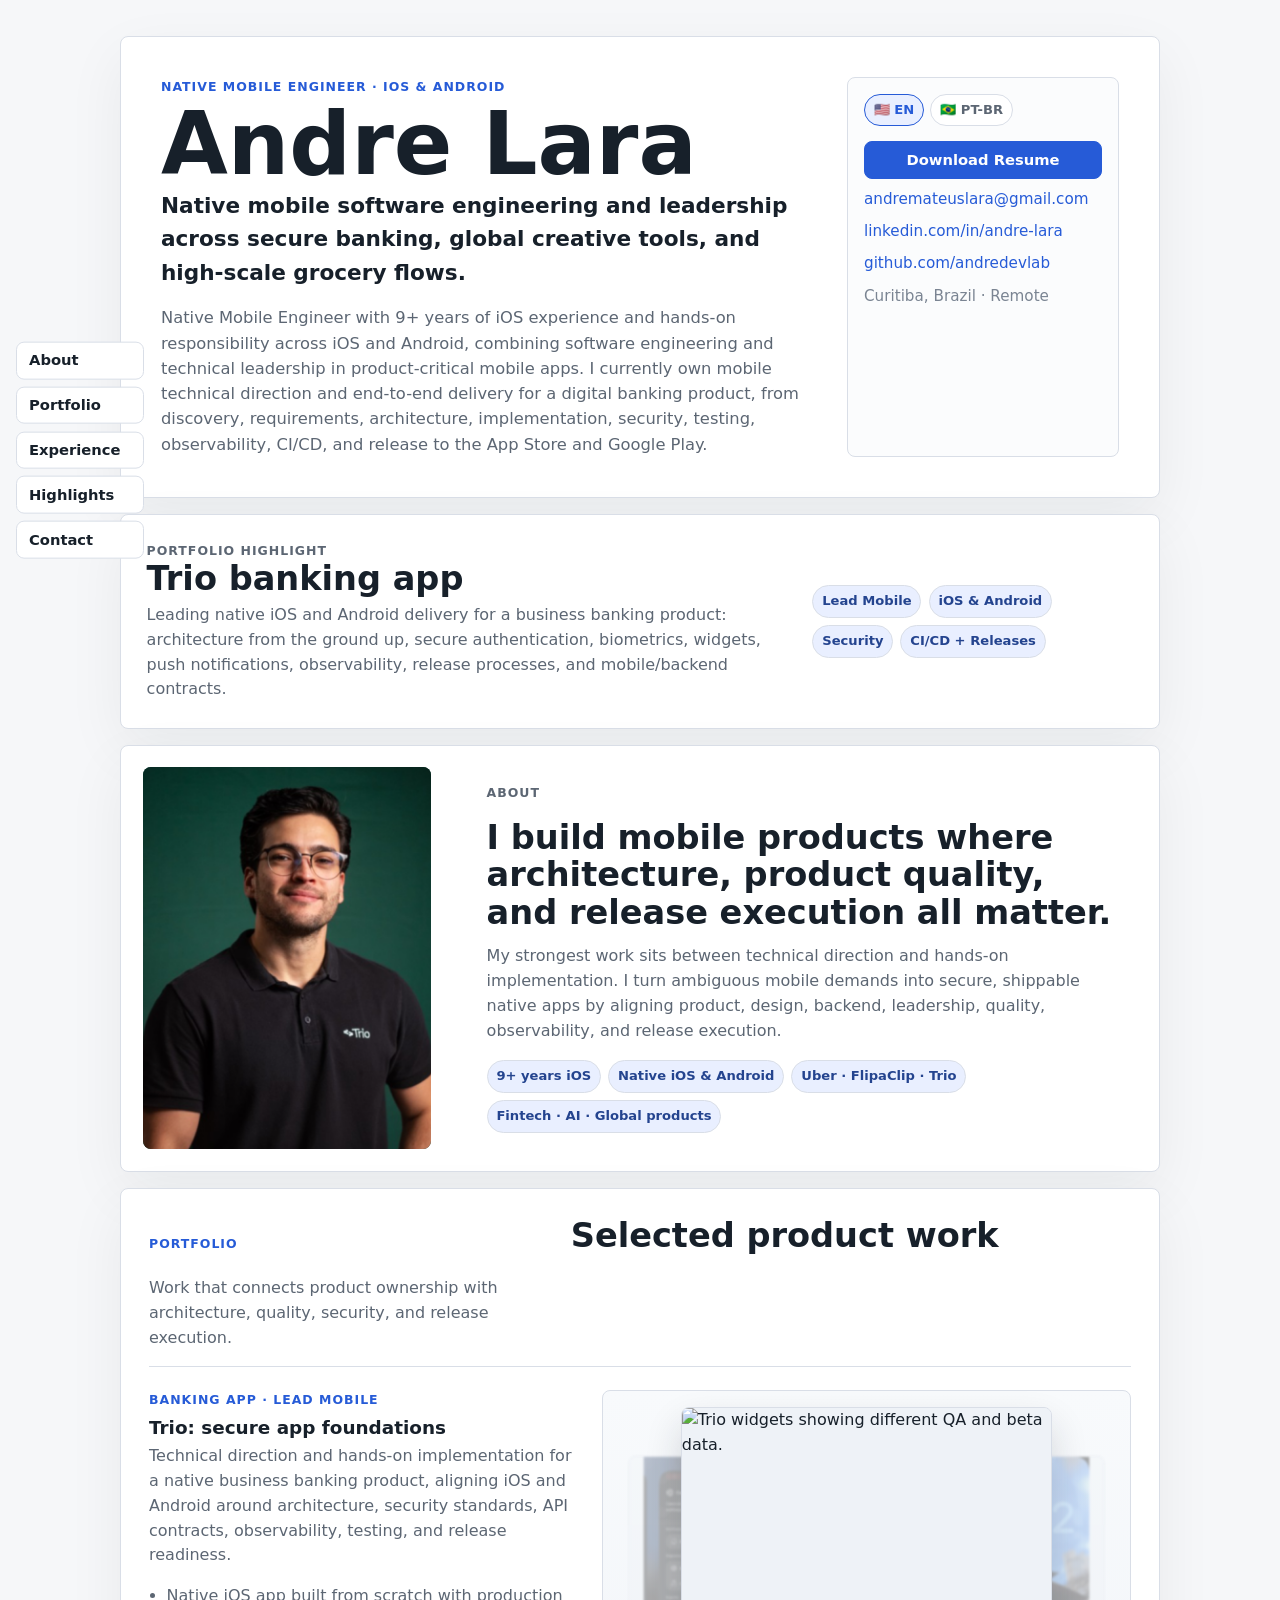
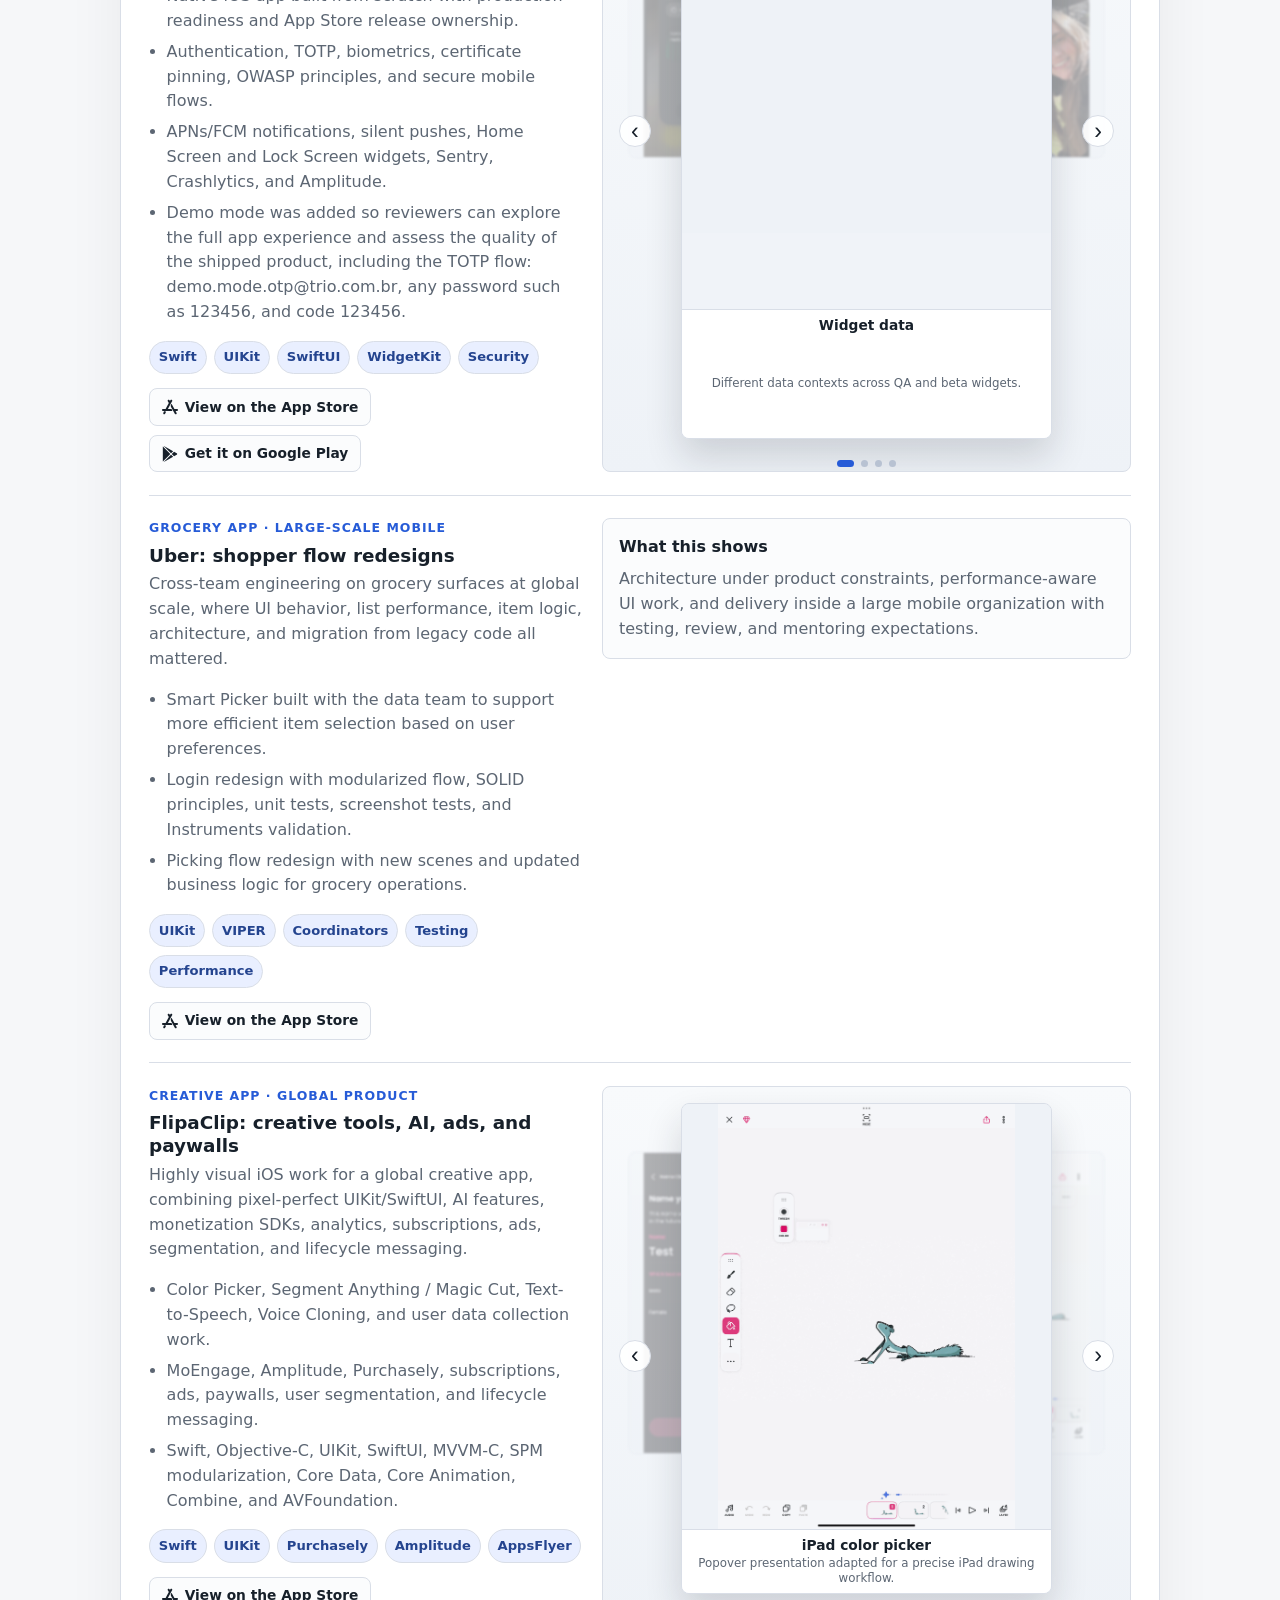
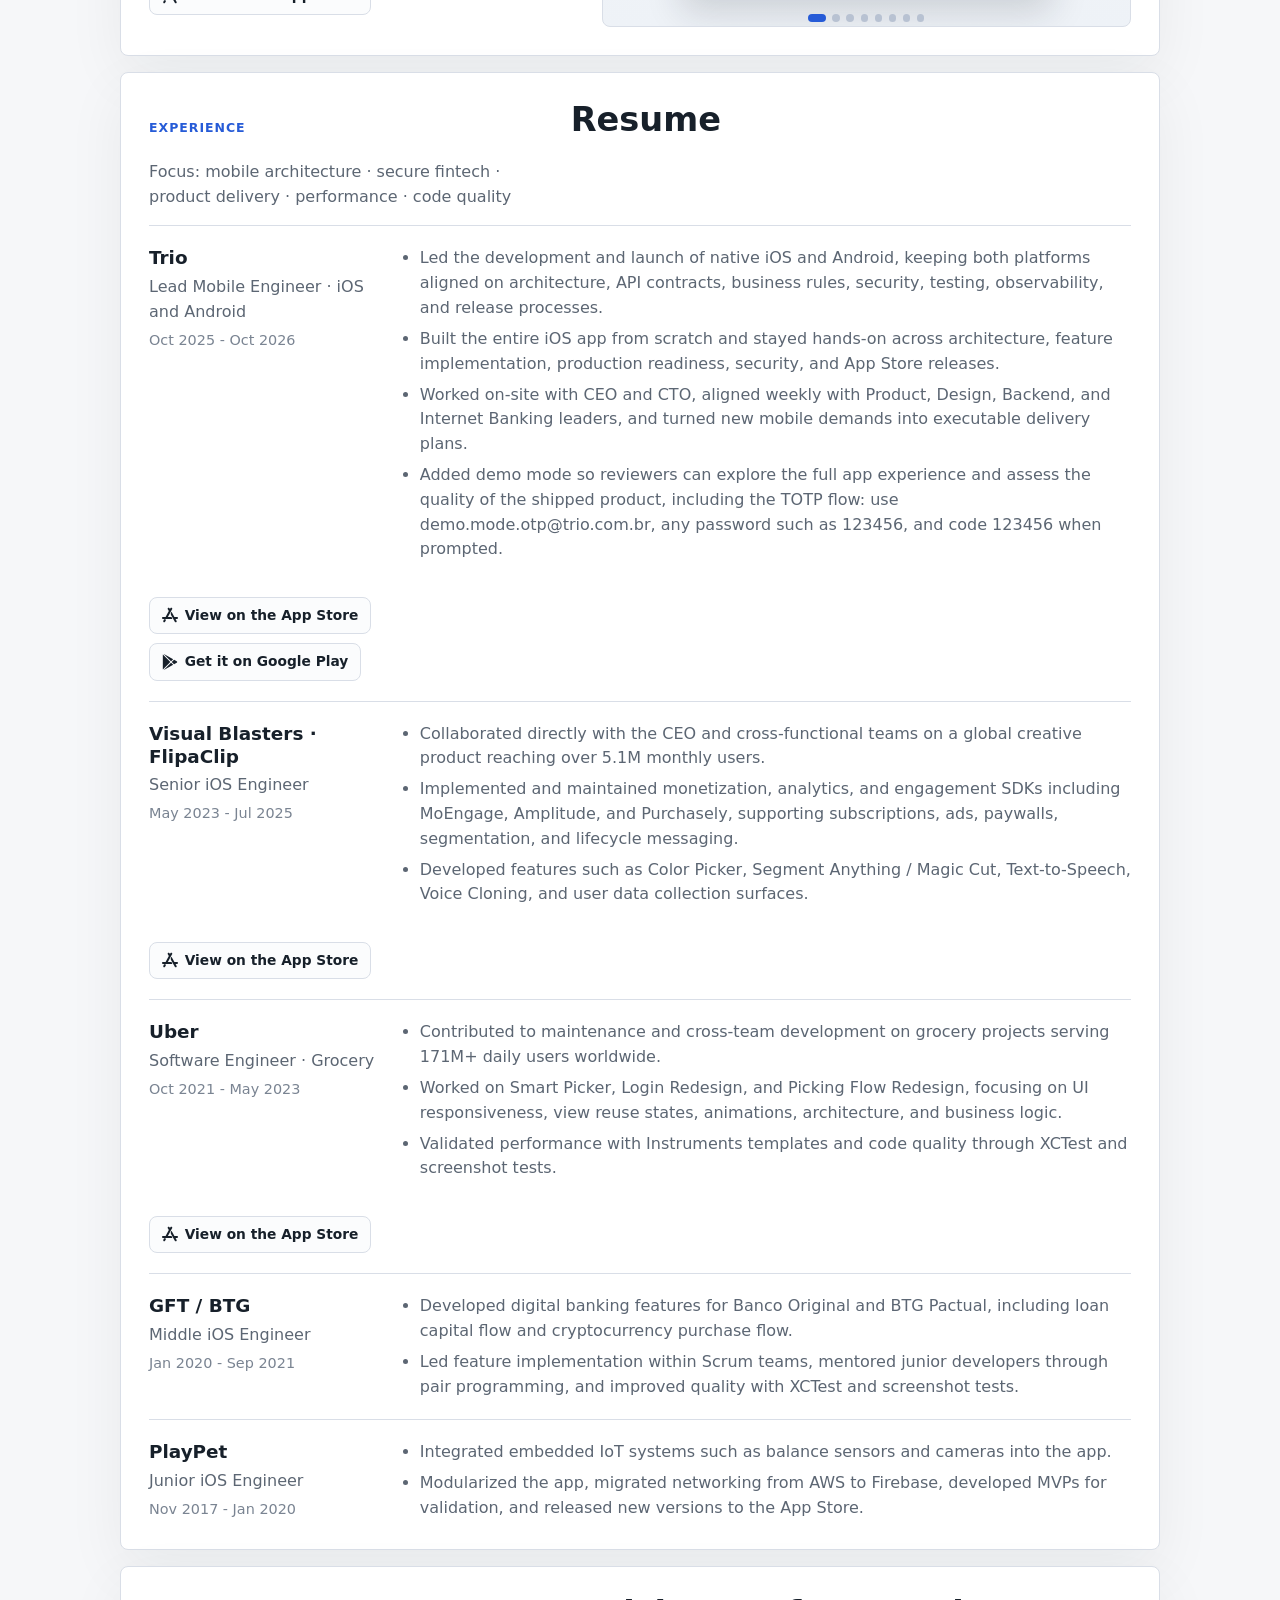
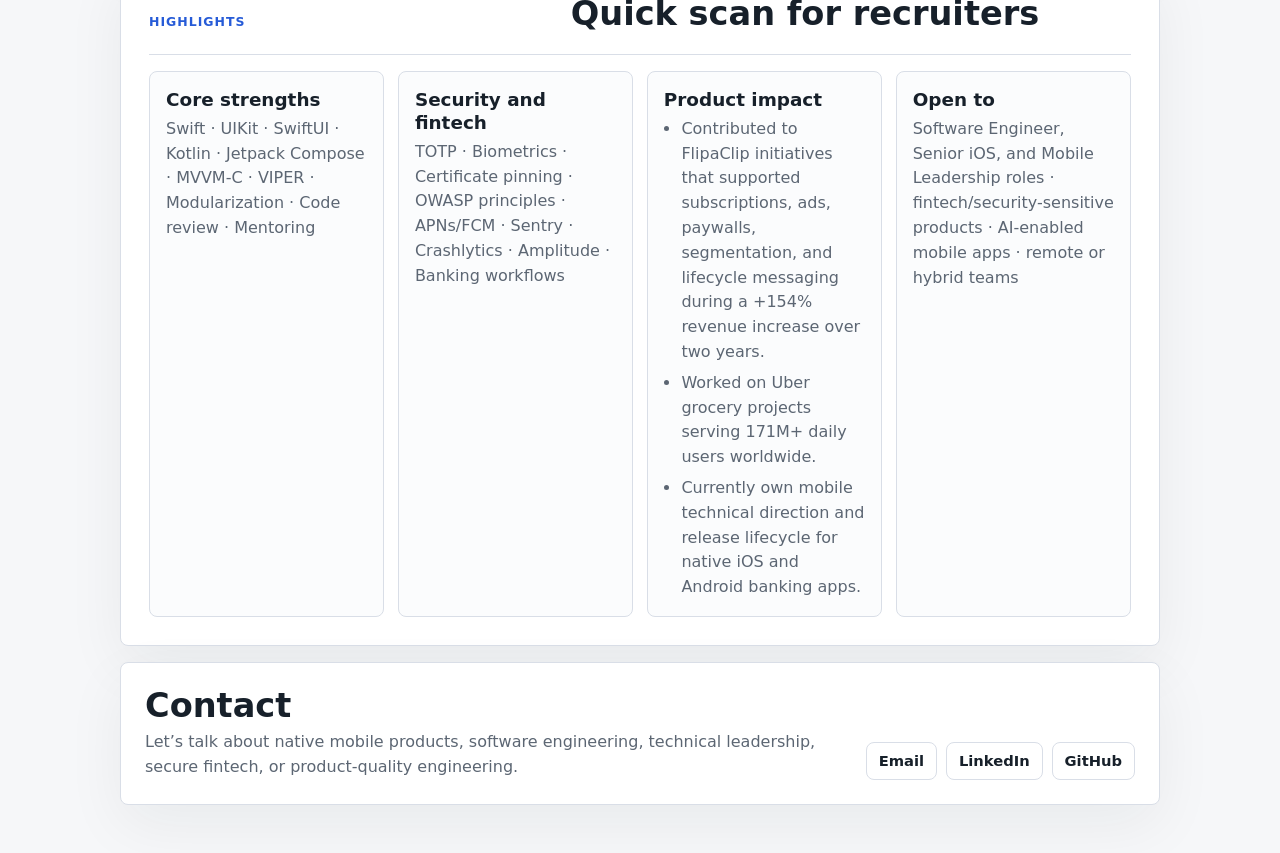
==== commit e4cc45e9: "content: update trio experience timeline and tense" ====
--- a/index.html
+++ b/index.html
@@ -85,7 +85,7 @@
                 <li>Native iOS app built from scratch with production readiness and App Store release ownership.</li>
                 <li>Authentication, TOTP, biometrics, certificate pinning, OWASP principles, and secure mobile flows.</li>
                 <li>APNs/FCM notifications, silent pushes, Home Screen and Lock Screen widgets, Sentry, Crashlytics, and Amplitude.</li>
-                <li>Demo mode is available to explore the full app experience and assess the quality of the shipped product, including the TOTP flow: demo.mode.otp@trio.com.br, any password such as 123456, and code 123456.</li>
+                <li>Demo mode was added so reviewers can explore the full app experience and assess the quality of the shipped product, including the TOTP flow: demo.mode.otp@trio.com.br, any password such as 123456, and code 123456.</li>
               </ul>
               <div class="tag-row">
                 <span>Swift</span>
@@ -232,13 +232,13 @@
             <div class="experience-meta">
               <h3>Trio</h3>
               <p>Lead Mobile Engineer · iOS and Android</p>
-              <span>Oct 2025 - Present</span>
-            </div>
-            <ul>
-              <li>Lead the development and launch of native iOS and Android, keeping both platforms aligned on architecture, API contracts, business rules, security, testing, observability, and release processes.</li>
-              <li>Built the entire iOS app from scratch and remain hands-on across architecture, feature implementation, production readiness, security, and App Store releases.</li>
-              <li>Work on-site with CEO and CTO, align weekly with Product, Design, Backend, and Internet Banking leaders, and turn new mobile demands into executable delivery plans.</li>
-              <li>Demo mode is available to explore the full app experience and assess the quality of the shipped product, including the TOTP flow: use demo.mode.otp@trio.com.br, any password such as 123456, and code 123456 when prompted.</li>
+              <span>Oct 2025 - Oct 2026</span>
+            </div>
+            <ul>
+              <li>Led the development and launch of native iOS and Android, keeping both platforms aligned on architecture, API contracts, business rules, security, testing, observability, and release processes.</li>
+              <li>Built the entire iOS app from scratch and stayed hands-on across architecture, feature implementation, production readiness, security, and App Store releases.</li>
+              <li>Worked on-site with CEO and CTO, aligned weekly with Product, Design, Backend, and Internet Banking leaders, and turned new mobile demands into executable delivery plans.</li>
+              <li>Added demo mode so reviewers can explore the full app experience and assess the quality of the shipped product, including the TOTP flow: use demo.mode.otp@trio.com.br, any password such as 123456, and code 123456 when prompted.</li>
             </ul>
             <div class="store-links" aria-label="Trio store links">
               <a href="https://apps.apple.com/br/app/trio-conta-para-empresas/id6755193964?l=en-GB"><span class="store-icon store-icon-appstore" aria-hidden="true"></span>View on the App Store</a>
